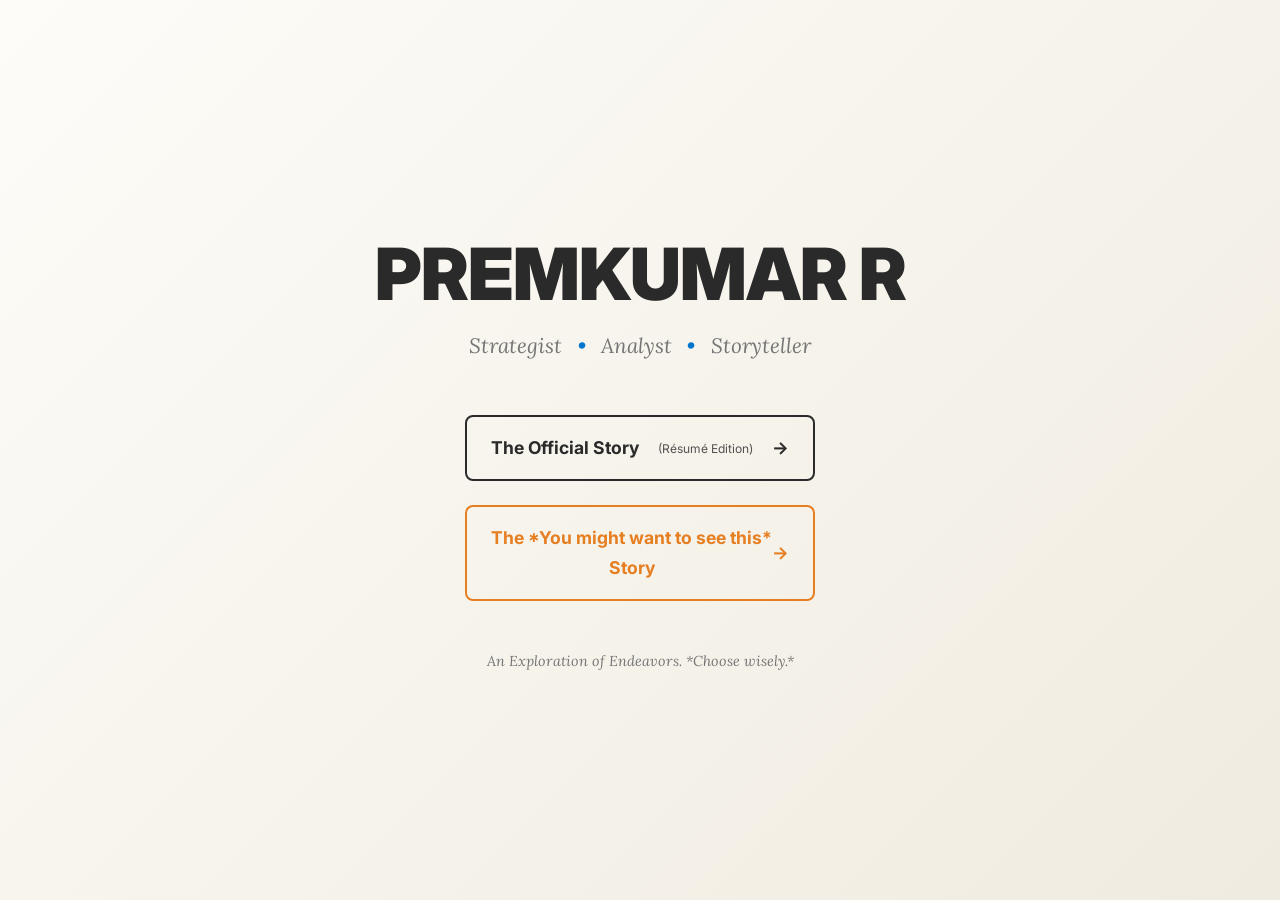
==== index.html @ 9bd18676 "Add files via upload" ====
<!DOCTYPE html>
<html lang="en">
<head>
    <meta charset="UTF-8">
    <meta name="viewport" content="width=device-width, initial-scale=1.0">
    <title>Premkumar R - Portfolio</title>
    <link rel="stylesheet" href="style.css">
    <link rel="preconnect" href="https://fonts.googleapis.com">
    <link rel="preconnect" href="https://fonts.gstatic.com" crossorigin>
    <link href="https://fonts.googleapis.com/css2?family=Inter:wght@400;700;900&family=Lora:ital,wght@0,400;0,700;1,400&family=Roboto+Mono:ital,wght@0,400;0,700;1,400&display=swap" rel="stylesheet">
</head>
<body class="landing-page">
    <div class="landing-container">
        <div class="landing-title-container">
            <h1 class="landing-name">PREMKUMAR R</h1>
            <div class="landing-subtitle">
                <span>Strategist</span>
                <span class="dot">•</span>
                <span>Analyst</span>
                <span class="dot">•</span>
                <span>Storyteller</span>
            </div>
        </div>
        <div class="choice-container">
            <a href="work.html" class="choice-button work-button">
                <span class="button-text">The Official Story</span>
                <span class="button-subtext">(Résumé Edition)</span>
                <span class="button-arrow">→</span>
            </a>
            <a href="work-narrative-cinematic.html" class="choice-button narrative-button">
                <span class="button-text">The *You might want to see this* Story</span>
                <span class="button-subtext"></span>
                <span class="button-arrow">→</span>
            </a>
            
        </div>
        <div class="landing-footer">
            An Exploration of Endeavors. *Choose wisely.*
        </div>
    </div>
</body>
</html>
---- style.css ----
/* --- Universal Resets & Base Styles --- */
*, *::before, *::after {
    box-sizing: border-box;
    margin: 0;
    padding: 0;
}

:root {
    --font-sans: 'Inter', sans-serif;
    --font-serif: 'Lora', serif;

    --color-text: #2a2a2a; /* Dark grey, not pure black */
    --color-bg: #fdfcf8; /* Creamy off-white */
    --color-accent-ncert: #0077cc; /* A nice NCERT-ish blue */
    --color-accent-ncert-dark: #005fa3;
    --color-light-grey: #e0e0e0;
    --color-medium-grey: #757575;
    --color-border: #d1d1d1;

    --shadow-subtle: 0 2px 8px rgba(0,0,0,0.05);
    --shadow-medium: 0 4px 12px rgba(0,0,0,0.1);
}

html {
    scroll-behavior: smooth;
}

body {
    font-family: var(--font-serif);
    color: var(--color-text);
    background-color: var(--color-bg);
    line-height: 1.7;
    font-size: 16px; /* Base font size */
}

a {
    color: var(--color-accent-ncert);
    text-decoration: none;
    transition: color 0.3s ease;
}

a:hover {
    color: var(--color-accent-ncert-dark);
    text-decoration: underline;
}

h1, h2, h3, h4, h5, h6 {
    font-family: var(--font-sans);
    font-weight: 700;
    margin-bottom: 0.5em;
    line-height: 1.3;
}

/* --- Landing Page Styles (`index.html`) --- */
.landing-page {
    display: flex;
    flex-direction: column;
    justify-content: center;
    align-items: center;
    min-height: 100vh;
    text-align: center;
    padding: 20px;
    background: linear-gradient(135deg, var(--color-bg) 0%, #f0ebe0 100%);
}

.landing-container {
    max-width: 600px;
}

.landing-name {
    font-family: var(--font-sans);
    font-weight: 900;
    font-size: clamp(2.5rem, 8vw, 4.5rem);
    color: var(--color-text);
    margin-bottom: 0.1em;
    letter-spacing: -1px;
}

.landing-subtitle {
    font-family: var(--font-serif);
    font-style: italic;
    font-size: clamp(1rem, 3vw, 1.3rem);
    color: var(--color-medium-grey);
    margin-bottom: 2.5em;
}

.landing-subtitle .dot {
    color: var(--color-accent-ncert);
    font-weight: 700;
    margin: 0 0.5em;
}

.choice-container {
    display: flex;
    flex-direction: column;
    gap: 1.5rem;
    width: 100%;
    max-width: 350px;
    margin: 0 auto 3em;
}

.choice-button {
    display: flex;
    justify-content: space-between;
    align-items: center;
    padding: 1rem 1.5rem;
    font-family: var(--font-sans);
    font-size: 1.1rem;
    font-weight: 700;
    text-decoration: none;
    border: 2px solid var(--color-text);
    color: var(--color-text);
    border-radius: 8px;
    transition: all 0.3s ease;
    transform: translateY(0);
}

.choice-button:hover {
    background-color: var(--color-text);
    color: var(--color-bg);
    text-decoration: none;
    transform: translateY(-3px);
    box-shadow: var(--shadow-medium);
}

.choice-button .button-arrow {
    transition: transform 0.3s ease;
}

.choice-button:hover .button-arrow {
    transform: translateX(5px);
}

.work-button:hover {
    background-color: var(--color-accent-ncert);
    border-color: var(--color-accent-ncert);
    color: white;
}

.landing-footer {
    font-family: var(--font-serif);
    font-style: italic;
    color: var(--color-medium-grey);
    font-size: 0.9rem;
    margin-top: 3em;
}


/* --- Work Profile Page Styles (`work.html`) --- */

/* Header */
.main-header {
    background-color: rgba(253, 252, 248, 0.85); /* Slightly transparent bg */
    backdrop-filter: blur(10px);
    -webkit-backdrop-filter: blur(10px);
    padding: 1rem 2rem;
    border-bottom: 1px solid var(--color-border);
    position: sticky;
    top: 0;
    z-index: 100;
    box-shadow: var(--shadow-subtle);
}

.header-content {
    max-width: 1100px;
    margin: 0 auto;
    display: flex;
    justify-content: space-between;
    align-items: center;
}

.name-title h1 {
    font-family: var(--font-sans);
    font-size: 1.8rem;
    font-weight: 900;
    color: var(--color-text);
    margin-bottom: 0;
    letter-spacing: -0.5px;
}

.tagline {
    font-family: var(--font-serif);
    font-size: 0.9rem;
    color: var(--color-medium-grey);
    margin-top: 0.1em;
}

.contents-button {
    background-color: transparent;
    color: var(--color-accent-ncert);
    border: 2px solid var(--color-accent-ncert);
    padding: 0.6em 1em;
    font-family: var(--font-sans);
    font-weight: 700;
    font-size: 0.9rem;
    cursor: pointer;
    border-radius: 6px;
    display: flex;
    align-items: center;
    gap: 0.5em;
    transition: all 0.3s ease;
}

.contents-button:hover {
    background-color: var(--color-accent-ncert);
    color: white;
    border-color: var(--color-accent-ncert);
}

.burger-icon {
    display: flex;
    flex-direction: column;
    gap: 4px;
}
.burger-icon span {
    display: block;
    width: 18px;
    height: 2px;
    background-color: currentColor;
    border-radius: 1px;
    transition: background-color 0.3s ease;
}


/* Contents Overlay */
.contents-overlay {
    position: fixed;
    top: 0;
    left: 0;
    width: 100%;
    height: 100%;
    background-color: rgba(30, 30, 30, 0.97); /* Dark, slightly transparent */
    color: var(--color-bg);
    z-index: 1000;
    display: flex;
    flex-direction: column;
    justify-content: center;
    align-items: center;
    padding: 2rem;
    opacity: 0;
    visibility: hidden;
    transition: opacity 0.4s ease, visibility 0.4s ease;
    overflow-y: auto;
}

.contents-overlay.active {
    opacity: 1;
    visibility: visible;
}

.close-contents-button {
    position: absolute;
    top: 2rem;
    right: 2rem;
    background: transparent;
    border: 1px solid var(--color-bg);
    color: var(--color-bg);
    font-size: 1rem;
    padding: 0.5em 1em;
    cursor: pointer;
    border-radius: 4px;
    font-family: var(--font-sans);
    transition: all 0.3s ease;
}
.close-contents-button:hover {
    background-color: var(--color-bg);
    color: var(--color-text);
}

.contents-nav {
    display: flex;
    gap: 3rem; /* Gap between columns */
    text-align: left;
    max-width: 800px; /* Control width of the nav area */
    width: 100%;
}

.contents-column {
    flex: 1;
}

.contents-nav h2 {
    font-family: var(--font-sans);
    font-weight: 700;
    font-size: 1.5rem;
    color: var(--color-accent-ncert); /* Blue for index title */
    margin-bottom: 1.5rem;
    padding-bottom: 0.5rem;
    border-bottom: 1px solid rgba(255,255,255,0.2);
}
.contents-nav .contents-column:nth-child(2) h2 { /* Hide second H2 if it's empty */
    visibility: hidden; /* Placeholder for alignment */
}


.contents-nav ul {
    list-style: none;
}

.contents-nav li {
    margin-bottom: 1rem;
}

.contents-nav .contents-link {
    font-family: var(--font-serif);
    font-size: 1.2rem; /* Larger links */
    color: var(--color-light-grey);
    text-decoration: none;
    transition: color 0.3s ease, padding-left 0.3s ease;
    display: block;
}

.contents-nav .contents-link:hover {
    color: white;
    padding-left: 10px;
    text-decoration: none;
}
.contents-nav .contents-link::before {
    content: ''; /* Could add custom bullets or markers here */
    margin-right: 0.5em;
}

.overlay-footer-text {
    position: absolute;
    bottom: 2rem;
    font-family: var(--font-serif);
    font-style: italic;
    font-size: 0.9rem;
    color: var(--color-medium-grey);
}


/* Main Content Area */
.content-area {
    max-width: 800px; /* NCERT-like column width */
    margin: 3rem auto;
    padding: 0 2rem;
}

.content-section {
    margin-bottom: 4rem;
    padding-top: 2rem; /* For anchor scrolling offset */
    border-bottom: 1px dashed var(--color-border);
    padding-bottom: 2rem;
}
.content-section:last-child {
    border-bottom: none;
}


.section-title {
    font-family: var(--font-sans);
    font-size: 2rem; /* NCERT Chapter Title Style */
    font-weight: 900;
    color: var(--color-text);
    margin-bottom: 1.5rem;
    display: flex;
    align-items: baseline;
    letter-spacing: -0.5px;
}

.section-title .section-number {
    font-size: 1.1rem;
    font-weight: 700;
    color: var(--color-accent-ncert);
    margin-right: 0.75rem;
    align-self: center;
    padding: 0.2em 0.5em;
    background-color: rgba(0, 119, 204, 0.08);
    border-radius: 4px;
}

.section-content p, .section-content ul {
    font-size: 1rem;
    margin-bottom: 1em;
    color: #333; /* Slightly darker than default text for body */
}

.section-content ul {
    list-style-position: outside;
    padding-left: 1.5em;
}
.section-content ul li {
    margin-bottom: 0.5em;
}
.section-content ul ul { /* Nested lists */
    margin-top: 0.5em;
    margin-bottom: 0.5em;
    padding-left: 1.2em;
}

.job-entry, .education-entry {
    margin-bottom: 2rem;
}
.job-entry:last-child, .education-entry:last-child {
    margin-bottom: 0;
}

.job-entry h3, .education-entry h3 {
    font-family: var(--font-sans);
    font-size: 1.3rem;
    font-weight: 700;
    color: var(--color-text);
    margin-bottom: 0.2em;
}

.job-meta {
    font-family: var(--font-serif);
    font-style: italic;
    font-size: 0.9rem;
    color: var(--color-medium-grey);
    margin-bottom: 0.75em;
}

.skill-columns {
    display: grid;
    grid-template-columns: repeat(auto-fit, minmax(250px, 1fr));
    gap: 2rem;
}
.skill-columns h4 {
    font-family: var(--font-sans);
    font-weight: 700;
    color: var(--color-accent-ncert);
    font-size: 1.1rem;
    margin-bottom: 0.5em;
}

/* Footer Credit */
.main-footer-credit {
    text-align: center;
    padding: 2rem;
    font-size: 0.85rem;
    color: var(--color-medium-grey);
    border-top: 1px solid var(--color-border);
    margin-top: 2rem;
}


/* --- Responsive Adjustments --- */
@media (max-width: 768px) {
    .name-title h1 {
        font-size: 1.5rem;
    }
    .tagline {
        font-size: 0.8rem;
    }
    .contents-button {
        padding: 0.5em 0.8em;
        font-size: 0.8rem;
    }
    .burger-icon { display: block; } /* Ensure burger is visible if text is hidden */
    .contents-button span:first-child { /* Hide "CONTENTS" text on small screens */
        display: none;
    }


    .content-area {
        padding: 0 1rem;
        margin-top: 2rem;
    }
    .section-title {
        font-size: 1.7rem;
    }
    .section-title .section-number {
        font-size: 1rem;
    }

    .contents-nav {
        flex-direction: column;
        gap: 1.5rem;
        align-items: center;
        text-align: center;
    }
    .contents-nav .contents-column:nth-child(2) h2 {
        display: none; /* Hide second h2 on mobile if it's just for spacing */
    }
    .contents-nav .contents-link {
        font-size: 1.3rem;
    }
    .close-contents-button {
        top: 1rem;
        right: 1rem;
    }
}

@media (max-width: 480px) {
    .landing-name {
        font-size: 2rem;
    }
    .landing-subtitle {
        font-size: 0.9rem;
    }
    .choice-button {
        font-size: 1rem;
        padding: 0.8rem 1.2rem;
    }

    .main-header {
        padding: 0.75rem 1rem;
    }

    .name-title h1 {
        font-size: 1.3rem;
    }
}
/* ... (Keep all previous styles) ... */

/* --- Narrative Page Specific Styles (`work-narrative.html`) --- */
body.narrative-page {
    --font-mono: 'Roboto Mono', monospace; /* Adding a mono font for effect */
    background-color: #f7f7f7; /* Slightly different background for this page */
    color: #333;
}

.narrative-header.main-header {
    background-color: rgba(247, 247, 247, 0.9); /* Match narrative page bg */
    border-bottom: 1px solid #ddd;
}

.narrative-header .name-title h1 {
    font-size: 1.7rem; /* Slightly smaller for a more article-like header */
}
.narrative-header .tagline {
    font-family: var(--font-serif);
    font-style: italic;
    color: var(--color-medium-grey);
}

.narrative-content-area {
    max-width: 720px; /* A bit narrower for comfortable reading of "articles" */
    margin: 2rem auto 4rem; /* More top margin */
    padding: 0 1rem;
}

.narrative-post {
    background-color: var(--color-bg); /* Use the creamier bg for post cards */
    padding: 2rem 2.5rem;
    margin-bottom: 3rem;
    border-radius: 8px;
    box-shadow: 0 5px 15px rgba(0,0,0,0.07);
    border: 1px solid var(--color-border);
}

.post-header {
    margin-bottom: 1.5rem;
    padding-bottom: 1rem;
    border-bottom: 2px solid var(--color-accent-ncert); /* Stronger accent for post titles */
}

.post-title {
    font-family: var(--font-sans);
    font-size: clamp(1.6rem, 5vw, 2.2rem);
    font-weight: 900;
    color: #2c3e50; /* A deeper blue-grey */
    margin-bottom: 0.25rem;
    line-height: 1.2;
}

.post-meta {
    font-family: var(--font-serif);
    font-style: italic;
    font-size: 0.95rem;
    color: var(--color-medium-grey);
}

.post-body p, .post-body ul, .post-body ol {
    font-family: var(--font-serif);
    font-size: 1.05rem; /* Slightly larger body text for readability */
    line-height: 1.8;
    margin-bottom: 1.25em;
    color: #34495e; /* Another shade of blue-grey for text */
}

.post-body ul, .post-body ol {
    padding-left: 2em;
}
.post-body ul li, .post-body ol li {
    margin-bottom: 0.6em;
}

.post-body strong { /* Consistent strong styling */
    font-weight: 700;
    color: var(--color-text);
}
.post-body em { /* Consistent emphasis styling */
    font-style: italic;
    color: #555;
}

.post-body blockquote {
    font-family: var(--font-serif);
    font-style: italic;
    padding-left: 1.5rem;
    border-left: 3px solid var(--color-accent-ncert);
    margin: 1.5rem 0;
    color: #555;
    font-size: 1.1rem;
}

.contact-links-narrative {
    list-style: none;
    padding-left: 0;
}
.contact-links-narrative li {
    margin-bottom: 0.75rem;
    font-family: var(--font-mono); /* Quirky touch for contact links */
    font-size: 1rem;
}
.contact-links-narrative strong {
    font-family: var(--font-sans); /* Keep label standard */
    font-weight: 700;
}

.narrative-footer.main-footer-credit {
    background-color: #e9e9e9; /* Different footer bg */
    color: #555;
    border-top: 1px solid #ccc;
}
.narrative-footer.main-footer-credit p {
    font-style: italic;
}

/* Quirky additions */
.post-body p code, .post-body li code {
    font-family: var(--font-mono);
    background-color: #e8e8e8;
    padding: 0.2em 0.4em;
    border-radius: 3px;
    font-size: 0.9em;
    color: #c7254e; /* A typical code color */
}

.post-body .emoji { /* If you want to style emojis specifically */
    font-size: 1.2em;
    vertical-align: middle;
}


/* Specific button styling for the landing page for narrative button */
.choice-button.narrative-button {
    border-color: #e67e22; /* A distinct orange */
    color: #e67e22;
}
.choice-button.narrative-button:hover {
    background-color: #e67e22;
    border-color: #e67e22;
    color: white;
}
.choice-button .button-subtext {
    display: block;
    font-size: 0.75rem;
    font-weight: 400;
    opacity: 0.8;
    margin-top: 0.2em;
}


/* Adjust CONTENTS overlay for narrative page if needed */
.narrative-page .contents-overlay .contents-nav h2 {
    color: #e67e22; /* Match narrative accent */
}

@media (max-width: 768px) {
    .narrative-content-area {
        margin-top: 1.5rem;
    }
    .narrative-post {
        padding: 1.5rem;
    }
    .post-title {
        font-size: 1.7rem;
    }
    .post-body p, .post-body ul, .post-body ol {
        font-size: 1rem;
    }
}
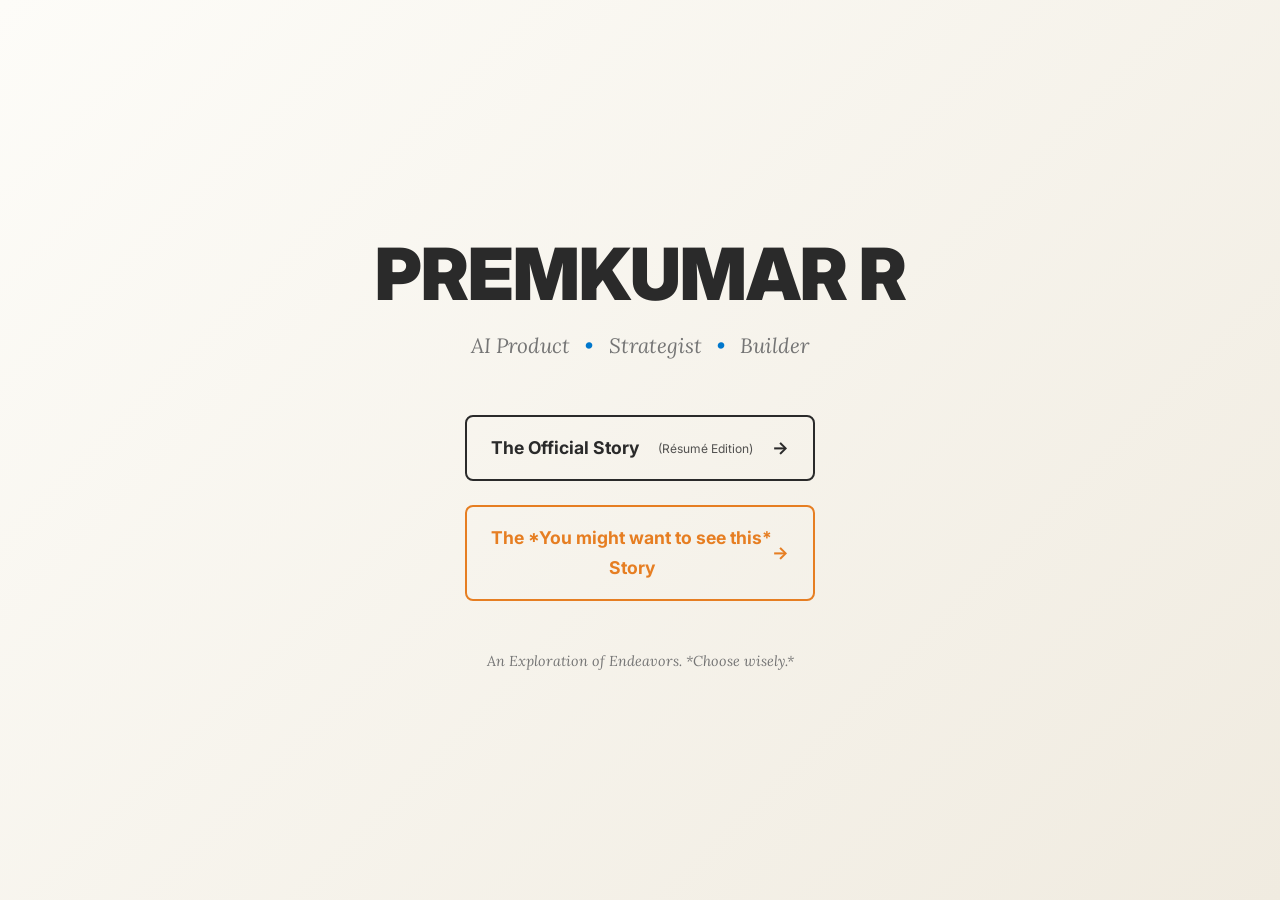
==== commit c3ce2ee7: "Update portfolio with Oct 2026 CV: AI CoE role, builds, awards Co-Authored-By: Claude Opus 5.5 <nore" ====
--- a/index.html
+++ b/index.html
@@ -14,11 +14,11 @@
         <div class="landing-title-container">
             <h1 class="landing-name">PREMKUMAR R</h1>
             <div class="landing-subtitle">
+                <span>AI Product</span>
+                <span class="dot">•</span>
                 <span>Strategist</span>
                 <span class="dot">•</span>
-                <span>Analyst</span>
-                <span class="dot">•</span>
-                <span>Storyteller</span>
+                <span>Builder</span>
             </div>
         </div>
         <div class="choice-container">
@@ -39,4 +39,4 @@
         </div>
     </div>
 </body>
-</html>+</html>
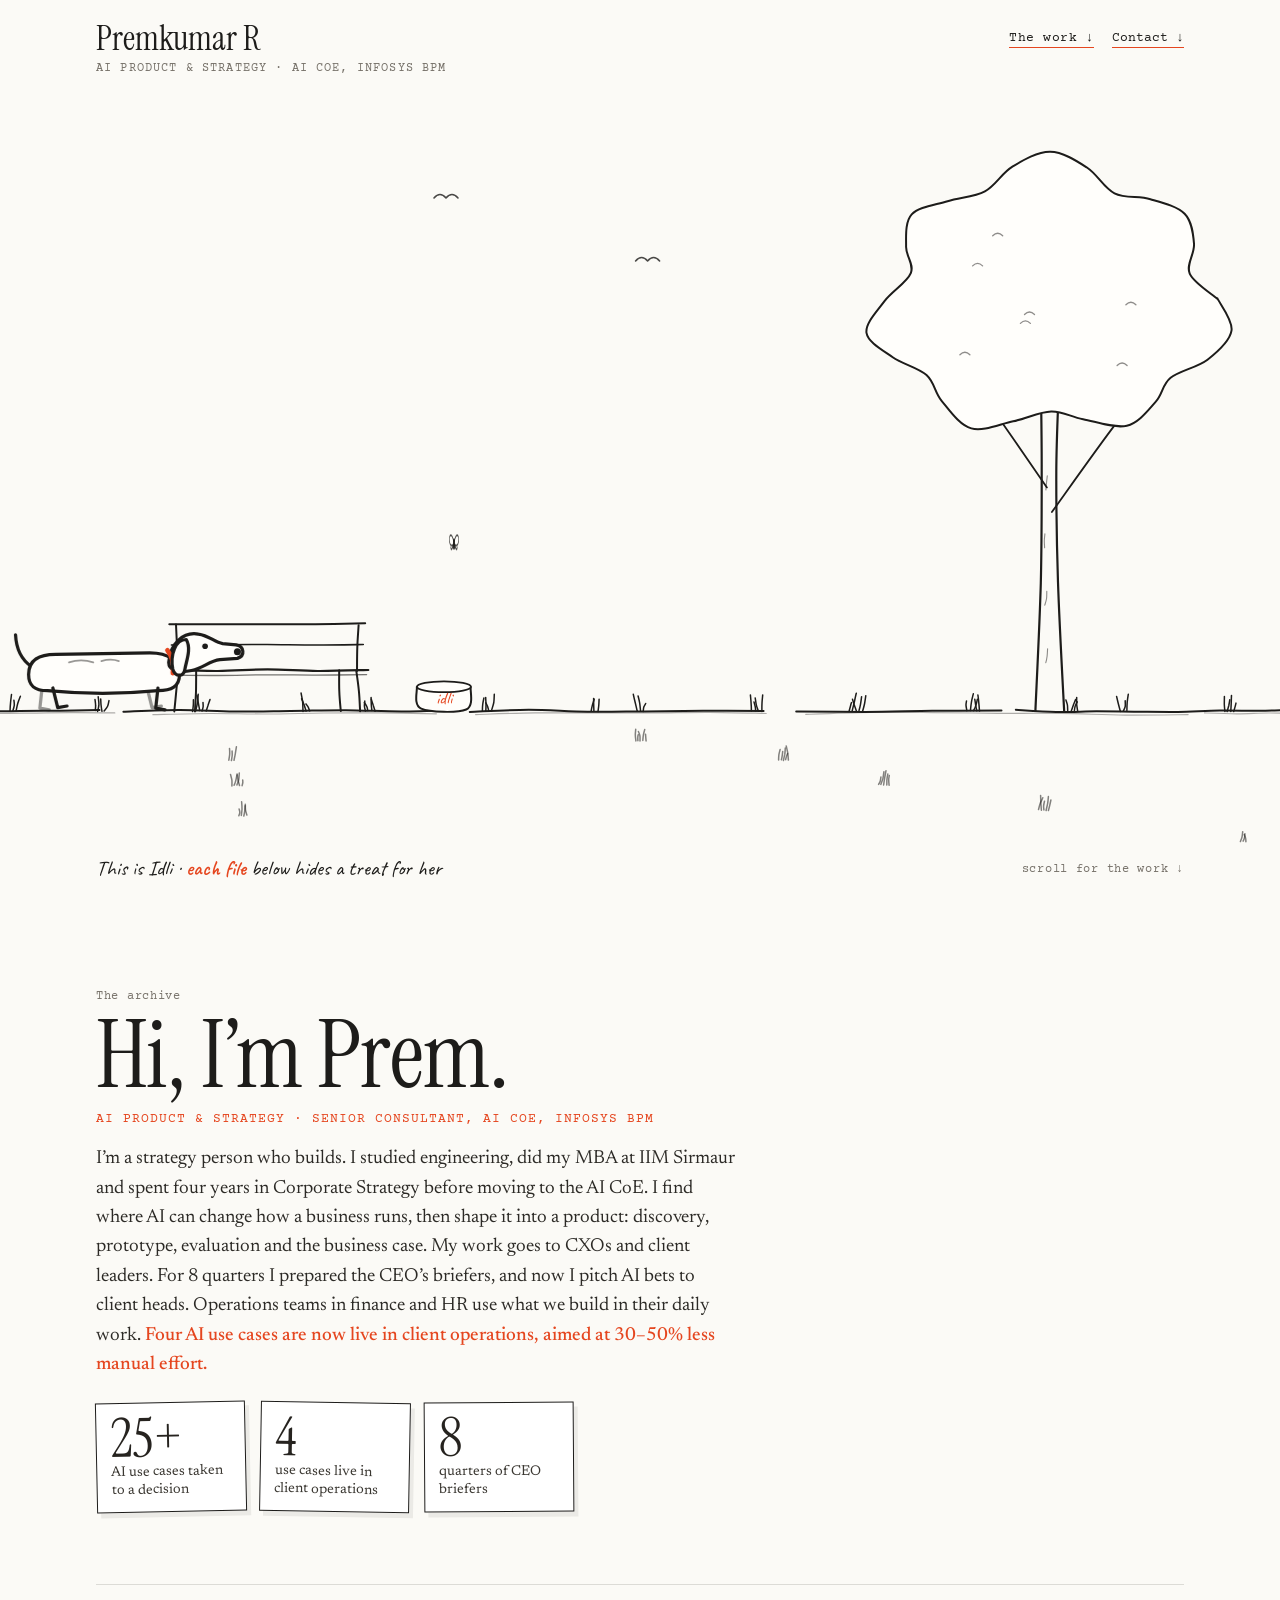
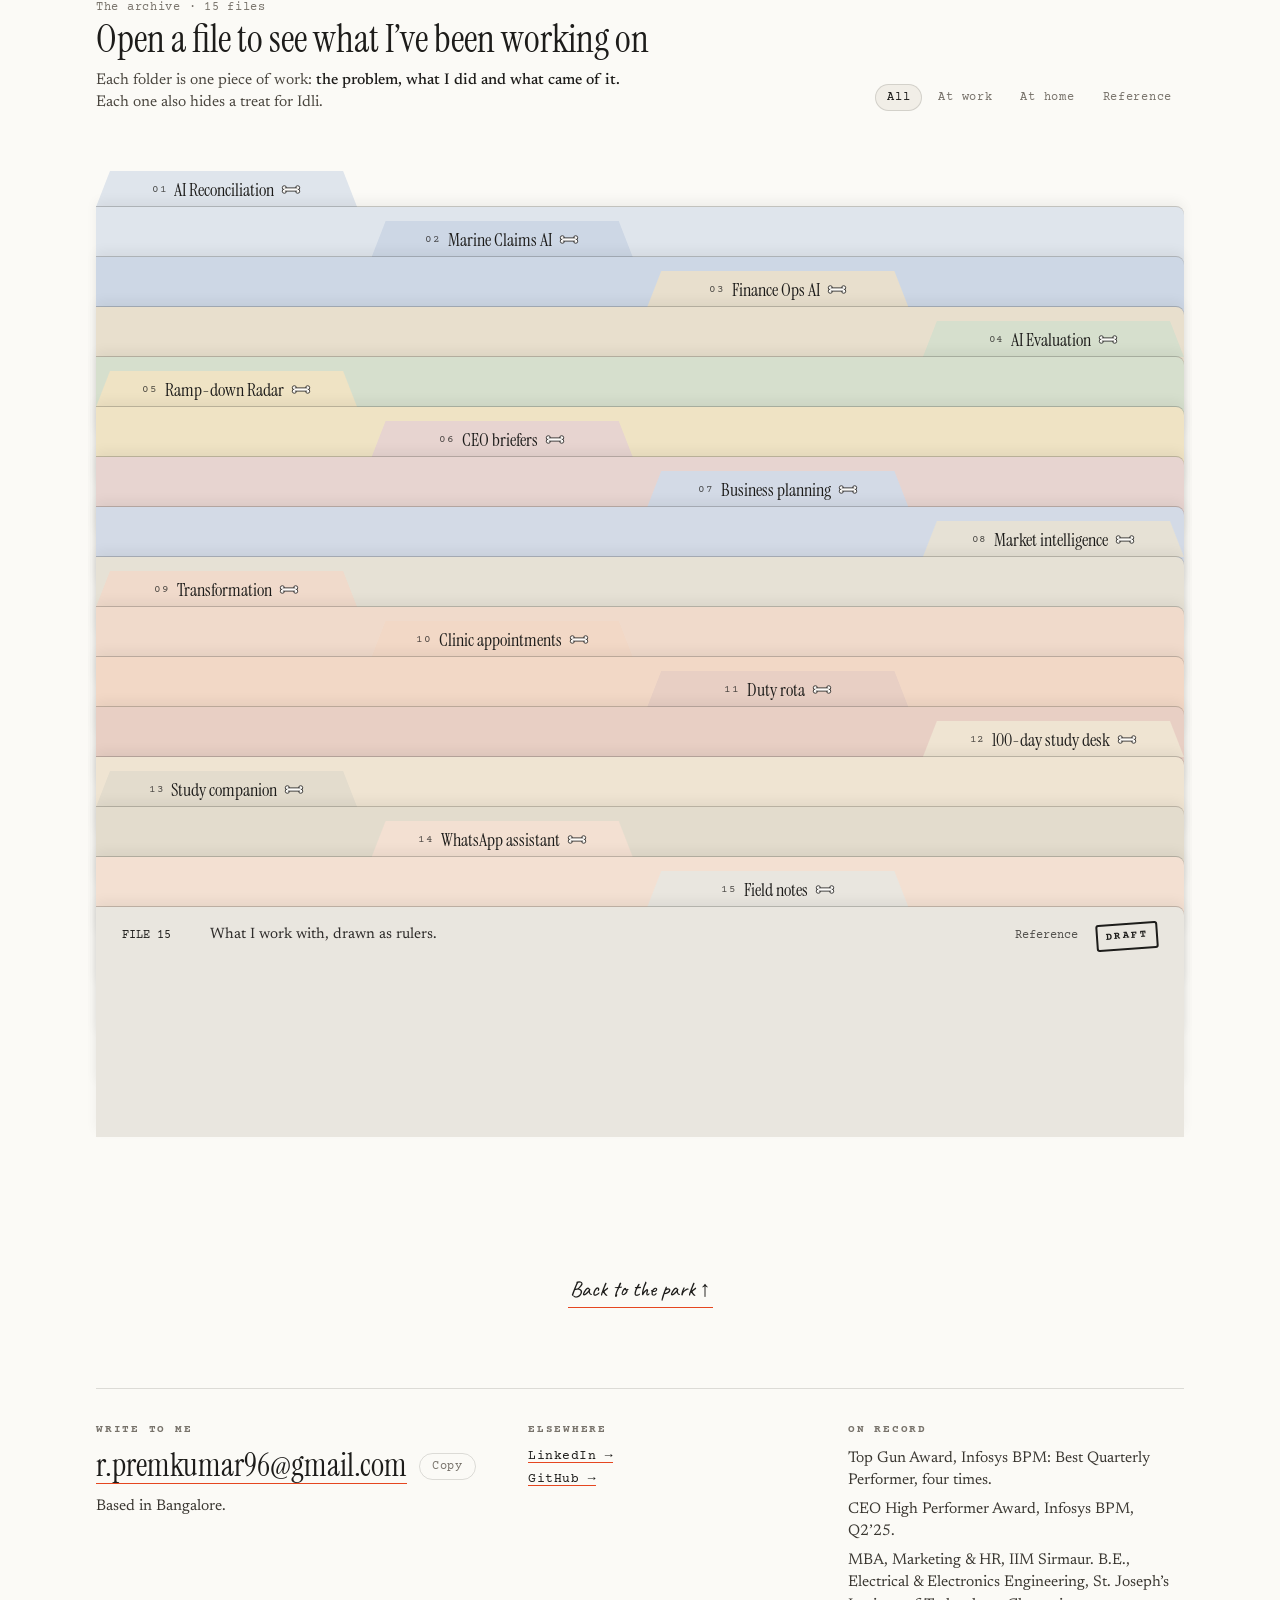
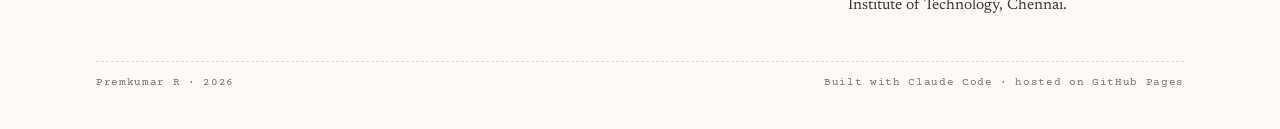
==== commit 64819897: "Make the park and archive the main portfolio page; old pages redirect to it Co-Authored-By: Claude O" ====
--- a/index.html
+++ b/index.html
@@ -1,42 +1,929 @@
-<!DOCTYPE html>
-<html lang="en">
-<head>
-    <meta charset="UTF-8">
-    <meta name="viewport" content="width=device-width, initial-scale=1.0">
-    <title>Premkumar R - Portfolio</title>
-    <link rel="stylesheet" href="style.css">
-    <link rel="preconnect" href="https://fonts.googleapis.com">
-    <link rel="preconnect" href="https://fonts.gstatic.com" crossorigin>
-    <link href="https://fonts.googleapis.com/css2?family=Inter:wght@400;700;900&family=Lora:ital,wght@0,400;0,700;1,400&family=Roboto+Mono:ital,wght@0,400;0,700;1,400&display=swap" rel="stylesheet">
-</head>
-<body class="landing-page">
-    <div class="landing-container">
-        <div class="landing-title-container">
-            <h1 class="landing-name">PREMKUMAR R</h1>
-            <div class="landing-subtitle">
-                <span>AI Product</span>
-                <span class="dot">•</span>
-                <span>Strategist</span>
-                <span class="dot">•</span>
-                <span>Builder</span>
-            </div>
-        </div>
-        <div class="choice-container">
-            <a href="work.html" class="choice-button work-button">
-                <span class="button-text">The Official Story</span>
-                <span class="button-subtext">(Résumé Edition)</span>
-                <span class="button-arrow">→</span>
-            </a>
-            <a href="work-narrative-cinematic.html" class="choice-button narrative-button">
-                <span class="button-text">The *You might want to see this* Story</span>
-                <span class="button-subtext"></span>
-                <span class="button-arrow">→</span>
-            </a>
-            
-        </div>
-        <div class="landing-footer">
-            An Exploration of Endeavors. *Choose wisely.*
-        </div>
-    </div>
-</body>
-</html>+<!doctype html>
+<html lang="en">
+<head>
+<meta charset="utf-8">
+<meta name="viewport" content="width=device-width, initial-scale=1, viewport-fit=cover">
+<title>Premkumar's Files</title>
+<meta name="claude:viewport-fit-sides" content="cover">
+<meta name="description" content="Premkumar R — AI Product & Strategy. Senior Consultant, AI CoE at Infosys BPM. An archive of the AI products, agents, prototypes and side builds he has made, one file each.">
+<meta property="og:type" content="website">
+<meta property="og:title" content="Premkumar R — the files">
+<meta property="og:description" content="AI products, agents and strategy at work, and small apps built at home. One file per project.">
+<meta property="og:url" content="https://rpremkumar56.github.io/portfolio/">
+<meta name="twitter:card" content="summary">
+<link rel="preconnect" href="https://fonts.googleapis.com">
+<link rel="preconnect" href="https://fonts.gstatic.com" crossorigin>
+<link rel="stylesheet" href="https://fonts.googleapis.com/css2?family=Caveat:wght@400;600;700&family=Courier+Prime:wght@400;700&family=Instrument+Serif:ital@0;1&family=Newsreader:ital,opsz,wght@0,6..72,400;0,6..72,500;1,6..72,400&display=swap">
+<style>
+/* Layout: a dark archive room. Coloured folders stack like a drawer, tabs staggered; one opens into a paper file with clipped attachments and side tabs. */
+:root{
+  color-scheme: light;
+  --bg:#fbfaf6; --bg-2:#f1eee7; --line:rgba(29,28,26,.14);
+  --ink-on-dark:#1d1c1a; --muted:#77726a;
+  --paper:#fbf8f1; --paper-2:#ffffff; --graphite:#2f2d29; --graphite-soft:#77726a;
+  --ink:#1d1c1a; --accent:#e5461f; --terra:#e5461f; --receipt:#e5461f;
+  --wood:#a87e52; --wood-dark:#845f38;
+  --hl:rgba(255,221,84,.62);
+  --display:"Instrument Serif","Times New Roman",serif;
+  --body:"Newsreader",Georgia,"Times New Roman",serif;
+  --hand:"Caveat","Segoe Print","Comic Sans MS",cursive;
+  --type:"Courier Prime","Courier New",monospace;
+}
+*{box-sizing:border-box}
+html{min-height:100%}
+body{margin:0;min-height:100%;background:var(--bg);color:var(--ink-on-dark);font-family:var(--body);-webkit-font-smoothing:antialiased}
+body.viewing{overflow:hidden}
+[hidden]{display:none!important}
+button{font:inherit;color:inherit}
+:focus-visible{outline:2px solid var(--accent);outline-offset:3px}
+a{color:inherit}
+
+/* ---------- top ---------- */
+.room{max-width:1120px;margin:0 auto;padding-top:calc(18px + env(safe-area-inset-top,0px));padding-bottom:calc(40px + env(safe-area-inset-bottom,0px));
+  padding-left:max(16px,env(safe-area-inset-left,0px));padding-right:max(16px,env(safe-area-inset-right,0px))}
+.chips{display:flex;gap:4px;flex-wrap:wrap;min-width:0}
+.chip{background:none;border:1px solid transparent;border-radius:999px;padding:6px 11px;cursor:pointer;color:var(--muted);font-family:var(--type);font-size:12px;letter-spacing:.06em}
+.chip:hover{color:var(--ink-on-dark)}
+.chip[aria-pressed="true"]{border-color:var(--line);color:var(--ink-on-dark);background:var(--bg-2)}
+.resume{color:var(--ink-on-dark);text-decoration:none;border-bottom:1px solid var(--muted);padding-bottom:1px}
+.crumb{font-family:var(--type);font-size:12px;letter-spacing:.06em;color:var(--muted)}
+.bio{margin:20px 0 0;max-width:64ch;font-size:clamp(16.5px,1.6vw,19px);line-height:1.55;color:#2c2a26;text-wrap:pretty}
+.bio b{font-weight:500;color:var(--receipt)}
+.proof{display:flex;gap:14px;flex-wrap:wrap;margin-top:22px}
+.pf{background:var(--paper-2);color:#26231f;padding:10px 14px 12px;min-width:112px;border:1.4px solid var(--ink);box-shadow:4px 5px 0 rgba(29,28,26,.07);transform:rotate(-1.2deg)}
+.pf:nth-child(2){transform:rotate(1deg)}
+.pf:nth-child(3){transform:rotate(-.4deg)}
+.pf-num{display:block;font-family:var(--display);font-size:clamp(40px,4.6vw,54px);line-height:.95}
+.pf-lbl{display:block;font-size:14px;line-height:1.25;color:#3a3731;max-width:15ch}
+.drawer-head{display:flex;align-items:baseline;justify-content:space-between;gap:8px 20px;flex-wrap:wrap;margin-top:72px;border-top:1px solid var(--line);padding-top:16px}
+.drawer-head h2{font-family:var(--display);font-weight:400;font-size:clamp(28px,3.4vw,38px);margin:0}
+.drawer-line{margin:6px 0 0;max-width:60ch;font-size:15.5px;line-height:1.45;color:#4a463f}
+.drawer-line b{font-weight:500;color:var(--ink-on-dark)}
+
+/* ---------- Idli's rack ---------- */
+.tab .tb{width:20px;height:9px;flex:none;opacity:.95}
+.treat{position:absolute;top:-46px;right:56px;z-index:2;display:flex;align-items:center;gap:10px;background:var(--paper-2);color:var(--graphite);border:1.4px solid var(--ink);cursor:pointer;
+  padding:8px 14px 8px 10px;font-family:var(--hand);font-size:19px;line-height:1;box-shadow:0 6px 14px -6px rgba(0,0,0,.5);transform:rotate(-2deg);transition:transform .2s}
+.treat:hover{transform:rotate(-2deg) translateY(-3px)}
+.treat img{width:36px;height:16px}
+.treat.got{cursor:default;opacity:.6;transform:rotate(-2deg)}
+.treatfly{position:fixed;z-index:9;width:36px;height:16px;pointer-events:none}
+.tbub{position:absolute;bottom:34px;left:50%;transform:translateX(-50%) rotate(-2deg);font-family:var(--hand);font-size:18px;color:var(--receipt);white-space:nowrap;opacity:0;transition:opacity .3s}
+.tbub.show{opacity:1}
+
+/* ---------- the drawer of folders ---------- */
+.drawer{position:relative;isolation:isolate;z-index:0;margin-top:56px;--step:50px;--tabh:36px;--peek:104px;--bh:230px}
+.folder{position:absolute;left:0;right:0;top:0;height:var(--bh);transform:translateY(calc(var(--y,0)*1px));transition:transform .42s cubic-bezier(.2,.75,.2,1),opacity .3s}
+.folder .fb{position:absolute;inset:0;background:var(--c);border-radius:0 8px 0 0;box-shadow:0 -1px 0 rgba(29,28,26,.22),0 -6px 12px rgba(29,28,26,.05);overflow:hidden}
+.folder .tab{position:absolute;bottom:100%;left:var(--tx);width:var(--tw);height:var(--tabh);background:var(--c);color:var(--fg);border:0;cursor:pointer;
+  clip-path:polygon(14px 0,calc(100% - 14px) 0,100% 100%,0 100%);display:flex;align-items:center;justify-content:center;gap:7px;padding:2px 17px 0;
+  font-family:var(--display);font-size:18px;white-space:nowrap;overflow:hidden}
+.tab .fno{font-family:var(--type);font-size:10.5px;letter-spacing:.08em;opacity:.75;flex:none}
+.tab .tl{overflow:hidden;text-overflow:ellipsis;min-width:0}
+.folder.peek .meta,.folder.front .meta{opacity:1}
+.meta{opacity:0;transition:opacity .25s;display:grid;grid-template-columns:70px minmax(0,1fr) auto auto;align-items:baseline;gap:18px;padding:16px 26px;color:var(--fg);font-family:var(--type);font-size:12px;line-height:1.45}
+.meta .one{font-family:var(--body);font-size:15px;opacity:.92}
+.meta .when{opacity:.75;white-space:nowrap}
+.meta .open{font-family:var(--hand);font-size:19px;white-space:nowrap}
+.folder .stamp{color:var(--fg);border-color:currentColor}
+.drawer.filtered .folder.out{opacity:0;pointer-events:none}
+.site-foot{margin-top:80px;border-top:1px solid var(--line);padding-top:34px;display:grid;grid-template-columns:minmax(0,1.4fr) minmax(0,1fr) minmax(0,1.2fr);gap:28px 40px}
+.site-foot h2{font-family:var(--type);font-weight:700;font-size:11px;letter-spacing:.16em;text-transform:uppercase;color:var(--muted);margin:0 0 12px}
+.site-foot p{margin:0 0 6px;font-size:15.5px;line-height:1.45;color:#3a3731}
+.site-foot a{color:var(--ink-on-dark);text-decoration-color:var(--receipt);text-underline-offset:3px}
+.mail{display:flex;align-items:center;gap:12px;flex-wrap:wrap}
+.mail a{font-family:var(--display);font-size:clamp(24px,2.8vw,32px);line-height:1.1;text-decoration:none;border-bottom:1.5px solid var(--receipt);word-break:break-all}
+.copy{background:none;border:1px solid var(--line);border-radius:999px;color:var(--muted);font-family:var(--type);font-size:11.5px;letter-spacing:.06em;padding:6px 12px;cursor:pointer}
+.copy:hover{color:var(--ink-on-dark)}
+.links{display:grid;gap:8px;font-family:var(--type);font-size:13px;letter-spacing:.04em}
+.foot-line{grid-column:1/-1;margin-top:10px;padding-top:14px;border-top:1px dashed var(--line);font-family:var(--type);font-size:11px;letter-spacing:.06em;color:var(--muted);display:flex;justify-content:space-between;gap:10px;flex-wrap:wrap}
+
+/* ---------- the park ---------- */
+.park{position:relative;height:100vh;height:100svh;min-height:540px;max-height:1060px;overflow:hidden;background:var(--bg)}
+.scene{position:absolute;inset:0;width:100%;height:100%;display:block;pointer-events:none}
+.bar{position:absolute;left:0;right:0;z-index:3;max-width:1120px;margin:0 auto;display:flex;justify-content:space-between;align-items:flex-start;gap:12px 24px;flex-wrap:wrap;
+  padding-left:max(16px,env(safe-area-inset-left,0px));padding-right:max(16px,env(safe-area-inset-right,0px))}
+.bar.top{top:0;padding-top:calc(22px + env(safe-area-inset-top,0px))}
+.bar.bot{bottom:0;padding-bottom:calc(20px + env(safe-area-inset-bottom,0px));align-items:flex-end}
+.pname{font-family:var(--display);font-size:clamp(26px,2.7vw,34px);line-height:1;margin:0;font-weight:400}
+.prole{margin:6px 0 0;font-family:var(--type);font-size:11.5px;letter-spacing:.1em;text-transform:uppercase;color:var(--muted)}
+.plinks{display:flex;gap:18px;font-family:var(--type);font-size:13px;letter-spacing:.04em;padding-top:6px}
+.plinks a,.plinks button{color:var(--ink);text-decoration:none;background:none;border:0;padding:2px 0;cursor:pointer;border-bottom:1.5px solid var(--accent);font:inherit}
+.treatline{margin:0;font-family:var(--hand);font-size:21px;line-height:1.15;color:var(--ink)}
+.treatline b{font-weight:600;color:var(--accent)}
+.scrollcue{font-family:var(--type);font-size:12px;letter-spacing:.06em;color:var(--muted);background:none;border:0;cursor:pointer;padding:4px 0}
+.pdog{position:absolute;left:0;top:0;z-index:2;border:0;background:none;padding:0;margin:0;cursor:pointer;will-change:transform;touch-action:manipulation;-webkit-tap-highlight-color:transparent}
+.pdog svg{display:block;overflow:visible;transform-origin:43.16% 100%}
+.pdog:focus-visible{outline-offset:6px;border-radius:12px}
+.bfly{position:absolute;left:0;top:0;z-index:2;width:30px;height:24px;pointer-events:none;will-change:transform}
+.pheart{position:absolute;z-index:3;width:22px;height:20px;pointer-events:none;animation:floatup 1.4s ease-out forwards}
+@keyframes floatup{from{transform:translate(-50%,0) scale(.7);opacity:1}to{transform:translate(-50%,-80px) scale(1.15);opacity:0}}
+.qmark{position:absolute;z-index:3;font-family:var(--hand);font-weight:700;font-size:38px;line-height:1;color:var(--accent);pointer-events:none;animation:qpop .3s ease-out}
+@keyframes qpop{from{transform:translateY(8px) scale(.6);opacity:0}to{transform:none;opacity:1}}
+.oops{position:absolute;z-index:4;left:50%;top:clamp(104px,21%,230px);width:min(470px,calc(100% - 32px));background:#fffefb;border:1.6px solid var(--ink);
+  border-radius:4px 7px 5px 6px;padding:22px 24px 20px;box-shadow:7px 8px 0 rgba(29,28,26,.07);transform:translateX(-50%) rotate(-1.2deg)}
+.oops.in{animation:pop .5s cubic-bezier(.2,.9,.3,1.15)}
+@keyframes pop{from{opacity:0;transform:translateX(-50%) translateY(14px) rotate(-3deg) scale(.95)}to{opacity:1;transform:translateX(-50%) rotate(-1.2deg)}}
+.oops-h{font-family:var(--display);font-style:italic;font-size:clamp(38px,4.4vw,48px);line-height:1;margin:0}
+.oops-t{font-size:clamp(18px,1.9vw,21px);line-height:1.35;margin:.4em 0 .35em}
+.oops-s{font-size:15.5px;line-height:1.45;color:#4a463f;margin:0}
+.oops-a{display:flex;align-items:center;gap:10px 18px;flex-wrap:wrap;margin-top:16px}
+.go{display:inline-flex;align-items:center;gap:8px;background:var(--ink);color:var(--bg);text-decoration:none;border-radius:999px;padding:11px 18px;font-family:var(--type);font-weight:700;font-size:13.5px;letter-spacing:.03em}
+.go:hover{background:#000}
+.stay{background:none;border:0;cursor:pointer;font-family:var(--type);font-size:12px;letter-spacing:.04em;color:var(--muted);padding:6px 0;border-bottom:1px solid var(--line)}
+.oops-u{position:relative;white-space:nowrap}
+.oops-u svg{position:absolute;left:-2%;bottom:-8px;width:104%;height:10px}
+
+/* ---------- the work ---------- */
+.work{padding-top:72px}
+.intro{display:grid;grid-template-columns:minmax(0,1fr);max-width:820px}
+.intro .crumb{margin:0}
+.hey{font-family:var(--display);font-weight:400;font-size:clamp(52px,7.4vw,96px);line-height:.92;margin:.08em 0 .1em;letter-spacing:-.01em}
+.role{margin:.4em 0 0;font-family:var(--type);font-size:12.5px;letter-spacing:.08em;text-transform:uppercase;color:var(--accent)}
+.intro .bio{margin-top:18px}
+.drawer-head{align-items:flex-end}
+.drawer-head .chips{padding-bottom:4px}
+.topark{margin:30px 0 0;text-align:center}
+.topark button{background:none;border:0;cursor:pointer;font-family:var(--hand);font-size:22px;color:var(--ink);padding:4px 2px;border-bottom:1.5px solid var(--accent)}
+.topark button b{color:var(--accent);font-weight:600}
+@media (max-width:640px){
+  .bar.top{flex-direction:column;gap:12px}
+  .plinks{padding-top:0}
+  .oops{padding:18px 18px 16px;top:clamp(150px,26%,240px)}
+  .work{padding-top:52px}
+  .drawer-head .chips{flex-wrap:nowrap;overflow-x:auto;scrollbar-width:none;max-width:100%;-webkit-mask-image:linear-gradient(90deg,#000 85%,transparent)}
+  .drawer-head .chips::-webkit-scrollbar{display:none}
+  .chip{flex:none}
+}
+@media (max-width:820px){ .site-foot{grid-template-columns:minmax(0,1fr)} }
+
+/* stamps */
+.stamp{display:inline-block;font-family:var(--type);font-weight:700;font-size:10.5px;letter-spacing:.16em;text-transform:uppercase;padding:.35em .7em;border:2px solid currentColor;border-radius:3px;transform:rotate(-4deg);white-space:nowrap}
+.s-live{color:var(--accent)}.s-proto{color:var(--ink)}.s-wait{color:#6b665d}.s-idea{color:var(--muted)}
+
+/* flying folder (drawer ⇄ file) */
+.flyer{position:fixed;z-index:8;border-radius:0 10px 10px 10px;box-shadow:0 24px 40px -22px rgba(29,28,26,.35);pointer-events:none;transform-origin:0 0;will-change:transform,opacity;contain:strict;backface-visibility:hidden}
+#fv.instant{transition:none}
+
+/* ---------- file view ---------- */
+#fv{position:fixed;inset:0;z-index:6;background:var(--bg);overflow-y:auto;overscroll-behavior:contain;opacity:0;transition:opacity .28s ease;-webkit-overflow-scrolling:touch}
+#fv.show{opacity:1}
+.fv-wrap{max-width:1160px;margin:0 auto;padding-top:calc(14px + env(safe-area-inset-top,0px));padding-bottom:calc(120px + env(safe-area-inset-bottom,0px));
+  padding-left:max(16px,env(safe-area-inset-left,0px));padding-right:max(16px,env(safe-area-inset-right,0px))}
+.fv-bar{display:flex;align-items:center;justify-content:space-between;gap:10px;flex-wrap:wrap;font-family:var(--type);font-size:12px;color:var(--muted);border-bottom:1px solid var(--line);padding-bottom:10px}
+.back{display:inline-flex;align-items:center;gap:8px;background:var(--ink-on-dark);color:var(--bg);border:0;border-radius:999px;cursor:pointer;font-family:var(--type);font-weight:700;font-size:13.5px;letter-spacing:.04em;padding:10px 16px 10px 12px;box-shadow:0 4px 14px rgba(0,0,0,.35)}
+.back:hover{background:#fff}
+.back svg{width:18px;height:18px}
+.fv-bar{position:sticky;top:0;z-index:3;background:var(--bg);padding-top:calc(10px + env(safe-area-inset-top,0px));margin-top:calc(-10px - env(safe-area-inset-top,0px))}
+.backlow{margin:40px auto 0;display:flex}
+.fv-crumb{flex:1;min-width:0;white-space:nowrap;overflow:hidden;text-overflow:ellipsis}
+.fv-head{display:grid;grid-template-columns:minmax(0,1fr) auto;gap:16px 32px;align-items:end;margin:26px 0 64px}
+.fv-head h1{font-family:var(--display);font-weight:400;font-size:clamp(40px,6.6vw,80px);line-height:.95;margin:0;text-wrap:balance}
+.fv-side{font-family:var(--type);font-size:12px;line-height:1.6;color:var(--muted);text-align:right}
+.fv-side .stamp{margin-top:8px}
+.panel-wrap{position:relative;padding-right:48px}
+.panel{position:relative;background:var(--c);border-radius:0 10px 10px 10px;padding:38px clamp(18px,4vw,54px) 54px;min-height:420px}
+.panel::before{content:attr(data-label);position:absolute;bottom:100%;left:0;height:34px;padding:8px 26px 0;background:var(--c);color:var(--fg);font-family:var(--display);font-size:18px;white-space:nowrap;
+  clip-path:polygon(0 0,calc(100% - 14px) 0,100% 100%,0 100%);min-width:220px}
+.doc{display:grid;grid-template-columns:minmax(0,1fr) 270px;gap:26px;align-items:start}
+.sheet{position:relative;background:var(--paper);color:var(--graphite);padding:46px clamp(20px,4vw,48px) 52px clamp(56px,7vw,92px);box-shadow:0 2px 0 rgba(0,0,0,.06),0 8px 14px -8px rgba(0,0,0,.45);
+  background-image:var(--grain,none)}
+.sheet::before{content:"";position:absolute;left:clamp(18px,2.6vw,30px);top:34px;bottom:34px;width:12px;
+  background:radial-gradient(circle,var(--bg) 0 4px,rgba(29,28,26,.35) 4.6px,transparent 5.6px) 0 0/12px 33.3% repeat-y}
+.sheet-grid{display:grid;grid-template-columns:150px minmax(0,1fr);gap:30px}
+.margin{font-family:var(--type);font-size:11.5px;line-height:1.55;color:var(--graphite-soft);display:grid;gap:12px;align-content:start;padding-top:8px}
+.margin b{display:block;font-weight:700;color:var(--graphite);letter-spacing:.06em;font-size:10.5px;text-transform:uppercase}
+.sheet h2{font-family:var(--display);font-style:italic;font-weight:400;font-size:clamp(34px,4vw,50px);line-height:1;margin:0 0 .45em;color:#26231f}
+.sheet .lede{font-size:clamp(17px,1.8vw,19.5px);line-height:1.5;margin:0 0 .9em;color:#2c2924}
+.sheet p{font-size:clamp(16px,1.6vw,17.5px);line-height:1.62;margin:0 0 .9em;max-width:62ch;text-wrap:pretty}
+.fileno{position:absolute;top:22px;right:22px;font-family:var(--type);font-size:12px;letter-spacing:.06em;color:var(--ink);border:1.5px solid var(--ink);padding:4px 8px;transform:rotate(2deg)}
+.attach{display:grid;gap:26px;align-content:start;padding-top:28px}
+.clipwrap{position:relative}
+.clipwrap > svg.clip{position:absolute;top:-16px;left:28px;width:18px;height:50px;z-index:2}
+.exhibits{display:grid;gap:18px}
+.exhibit{position:relative;display:block;background:var(--paper-2);color:#26231f;padding:16px 18px 18px;box-shadow:0 3px 8px -3px rgba(0,0,0,.45);transform:rotate(-1.4deg)}
+.exhibit:nth-child(2){transform:rotate(1.2deg)}
+.exhibit:nth-child(3){transform:rotate(-.6deg)}
+.exhibit.lead{margin-left:-46px;padding:20px 20px 22px}
+.exhibit > svg.clip{position:absolute;top:-16px;right:26px;width:18px;height:50px}
+.ex-tag{display:block;font-family:var(--type);font-size:10.5px;letter-spacing:.14em;text-transform:uppercase;color:var(--terra)}
+.ex-num{display:block;font-family:var(--display);font-size:clamp(46px,5.4vw,66px);line-height:.95;margin:.12em 0 .08em;letter-spacing:-.01em;font-variant-numeric:lining-nums}
+.exhibit.lead .ex-num{font-size:clamp(54px,6.6vw,84px)}
+.ex-lbl{display:block;font-size:16px;line-height:1.3;color:#3a3731;text-wrap:balance}
+.also{margin:0;font-family:var(--type);font-size:12.5px;line-height:1.55;color:var(--fg)}
+.also b{display:block;font-weight:700;letter-spacing:.14em;text-transform:uppercase;font-size:10.5px;opacity:.7;margin-bottom:2px}
+.receipt{position:relative;background:var(--receipt);color:#2f2a1c;padding:16px 16px 18px;font-family:var(--type);font-size:12px;line-height:1.45;transform:rotate(1.6deg);box-shadow:0 6px 14px -6px rgba(0,0,0,.45);margin-left:-44px}
+.receipt::after{content:"";position:absolute;left:0;right:0;bottom:-7px;height:7px;background:linear-gradient(-45deg,transparent 5px,var(--receipt) 0) 0 0/10px 10px repeat-x,linear-gradient(45deg,transparent 5px,var(--receipt) 0) 0 0/10px 10px repeat-x}
+.receipt .rh{display:flex;justify-content:space-between;font-weight:700;letter-spacing:.14em;border-bottom:1px dashed rgba(47,42,28,.5);padding-bottom:6px;margin-bottom:6px}
+.receipt dl{margin:0}
+.receipt .row{display:grid;grid-template-columns:minmax(0,1fr) auto;gap:8px;align-items:baseline;padding:2px 0}
+.receipt dd{margin:0;overflow:hidden;white-space:nowrap}
+.receipt dd::after{content:" ................................................................";opacity:.45}
+.receipt dt{font-weight:700;font-variant-numeric:tabular-nums}
+.receipt .rf{border-top:1px dashed rgba(47,42,28,.5);margin-top:6px;padding-top:6px;text-align:center;letter-spacing:.1em;font-size:11px}
+.figure{background:var(--paper-2);padding:12px 12px 10px;transform:rotate(-2deg);box-shadow:0 3px 8px -3px rgba(0,0,0,.45);color:var(--graphite)}
+.figure .frame{aspect-ratio:4/3;display:grid;place-items:center;background:#f3efe6;position:relative;overflow:hidden}
+.figure .frame::before{content:"";position:absolute;inset:16% 12% 18% 14%;background:var(--tint);opacity:.35;transform:rotate(-3deg)}
+.figure svg.dd{width:90%;position:relative}
+.figure figcaption{font-family:var(--type);font-size:10.5px;letter-spacing:.04em;color:var(--graphite-soft);margin-top:8px}
+.card-note{background:var(--paper-2);color:var(--accent);font-family:var(--hand);font-size:22px;line-height:1.15;padding:14px 16px 16px;transform:rotate(-1.2deg);box-shadow:0 3px 8px -3px rgba(0,0,0,.45);
+  background-image:repeating-linear-gradient(transparent 0 25px,rgba(29,28,26,.09) 25px 26px);background-position:0 12px}
+.sidetabs{position:absolute;top:28px;right:0;width:48px;display:flex;flex-direction:column;gap:6px;overflow:hidden}
+.stab{writing-mode:vertical-rl;height:150px;width:44px;border:0;cursor:pointer;background:var(--c);color:var(--fg);font-family:var(--display);font-size:14.5px;
+  border-radius:0 10px 10px 0;padding:8px 0;white-space:nowrap;overflow:hidden;text-overflow:ellipsis;opacity:.92;transition:transform .2s}
+.stab:hover{transform:translateX(3px);opacity:1}
+.stab[aria-current="true"]{opacity:1;box-shadow:inset 3px 0 0 rgba(0,0,0,.2)}
+.fv-nav{display:flex;justify-content:space-between;gap:12px;margin-top:34px;font-family:var(--type);font-size:12.5px}
+.fv-nav button{background:none;border:0;cursor:pointer;color:var(--ink-on-dark);padding:8px 0;text-align:left;max-width:48%}
+.fv-nav button:last-child{text-align:right}
+.fv-nav button:disabled{opacity:.25;cursor:default}
+.fv-nav small{display:block;color:var(--muted);letter-spacing:.06em}
+.trailbar{position:fixed;left:0;right:0;bottom:0;z-index:7;display:flex;flex-direction:column;align-items:center;gap:2px;padding-bottom:calc(8px + env(safe-area-inset-bottom,0px));padding-top:6px;
+  background:linear-gradient(rgba(251,250,246,0),rgba(251,250,246,.96) 40%);pointer-events:none}
+.trail{position:relative;width:clamp(180px,46vw,460px);height:46px}
+.tline{position:absolute;left:-6px;right:-6px;bottom:10px;height:6px;background:url("data:image/svg+xml,%3Csvg xmlns='http://www.w3.org/2000/svg' width='60' height='6' viewBox='0 0 60 6'%3E%3Cpath d='M0 3.4C9 2.4 15 4 24 3.2S40 2.2 48 3.5 56 3 60 3.2' fill='none' stroke='%23a39d92' stroke-width='1.2' stroke-linecap='round'/%3E%3C/svg%3E") repeat-x;background-size:60px 6px}
+.tick{position:absolute;bottom:8px;width:1.4px;height:9px;background:var(--muted);transform:translateX(-50%) rotate(5deg);opacity:.6}
+.tick.seen{background:var(--receipt);opacity:1}
+.tdog{position:absolute;bottom:13px;left:0;transform:translateX(-50%);transition:left .75s cubic-bezier(.4,.1,.3,1)}
+.tdog img{width:56px;height:25px;display:block}
+.tdog.right img{transform:scaleX(-1)}
+.tmeta{font-family:var(--type);font-size:11px;color:var(--muted);letter-spacing:.06em}
+.tip{font-family:var(--hand);font-size:18px;color:var(--muted);min-height:1.1em}
+.map svg{width:100%;height:auto;display:block}
+.map svg text{font-family:var(--hand);fill:#34312c}
+.creds h3{font-family:var(--type);font-weight:700;font-size:11px;letter-spacing:.16em;text-transform:uppercase;color:var(--terra);margin:1.2em 0 .4em}
+.creds p{margin:0 0 .35em}
+.creds a{color:var(--ink)}
+.nojs{max-width:720px;margin:24px auto;padding:0 16px;font-size:17px;line-height:1.5}
+.nojs h2{font-family:var(--display);font-weight:400;font-size:30px;margin:1.2em 0 .3em}
+
+@media (max-width:820px){
+  .doc{grid-template-columns:minmax(0,1fr)}
+  .attach{grid-template-columns:repeat(auto-fit,minmax(min(100%,240px),1fr));padding-top:0}
+  .receipt{margin-left:0}
+  .exhibit.lead{margin-left:0}
+  .exhibits{grid-template-columns:repeat(auto-fit,minmax(min(100%,220px),1fr))}
+  .sheet-grid{grid-template-columns:minmax(0,1fr);gap:14px}
+  .margin{grid-template-columns:repeat(auto-fit,minmax(130px,1fr));padding-top:0}
+  .panel-wrap{padding-right:0}
+  .sidetabs{position:static;width:auto;flex-direction:row;overflow-x:auto;margin-top:14px;padding-bottom:4px}
+  .stab{writing-mode:horizontal-tb;height:40px;width:auto;flex:none;padding:0 16px;border-radius:0 0 10px 10px;max-width:220px}
+  .fv-head{grid-template-columns:minmax(0,1fr)}
+  .fv-side{text-align:left}
+  .tip{display:none}
+}
+@media (max-width:640px){
+  .chips{flex-wrap:nowrap;overflow-x:auto;scrollbar-width:none;-webkit-mask-image:linear-gradient(90deg,#000 85%,transparent)}
+  .chips::-webkit-scrollbar{display:none}
+  .chip{flex:none}
+  .proof{gap:10px}
+  .pf{min-width:0;flex:1 1 0;padding:9px 10px 10px}
+  .pf-lbl{font-size:12.5px}
+  .drawer-head{margin-top:52px}
+  .treat{position:static;margin:0 0 14px;transform:none}
+  .treat:hover{transform:none}
+  .drawer{--step:54px;--peek:0px;--bh:150px}
+  .meta{grid-template-columns:minmax(0,1fr) auto;gap:6px 12px;padding:14px 16px}
+  .meta .fn,.meta .open{display:none}
+  .folder .tab{font-size:17px}
+  .panel{padding:30px 14px 34px}
+  .sheet{padding:40px 18px 36px 44px}
+  .sheet::before{left:14px}
+  .fileno{top:12px;right:12px}
+}
+@media (prefers-reduced-motion:reduce){
+  *,*::before,*::after{animation-duration:.01s!important;transition-duration:.01s!important}
+}
+</style>
+</head>
+<body>
+<section class="park" id="park" aria-label="Idli's park">
+  <svg class="scene" id="scene" aria-hidden="true"></svg>
+  <div class="bar top">
+    <div><p class="pname">Premkumar R</p><p class="prole">AI Product &amp; Strategy · AI CoE, Infosys BPM</p></div>
+    <nav class="plinks" aria-label="Site"><a href="#work" id="skipWork">The work ↓</a><button type="button" id="contactCta">Contact ↓</button></nav>
+  </div>
+  <button type="button" class="pdog" id="idli" aria-label="Pet Idli, the dachshund"></button>
+  <svg class="bfly" id="bfly" viewBox="-15 -12 30 24" aria-hidden="true"><g id="wings"><path d="M0 0C-4 -10 -14 -11 -13 -3C-12 3 -5 3 0 0ZM0 0C-3 4 -10 9 -9 3" fill="#fffefb" stroke="#1d1c1a" stroke-width="1.5" stroke-linejoin="round"/><path d="M0 0C4 -10 14 -11 13 -3C12 3 5 3 0 0ZM0 0C3 4 10 9 9 3" fill="#fffefb" stroke="#1d1c1a" stroke-width="1.5" stroke-linejoin="round"/></g><path d="M0 -4V5" stroke="#1d1c1a" stroke-width="1.8" stroke-linecap="round"/></svg>
+  <div class="oops" id="oops" hidden role="status">
+    <p class="oops-h">Oh, sorry.</p>
+    <p class="oops-t">You came for Prem’s <span class="oops-u">work<svg viewBox="0 0 120 10" preserveAspectRatio="none" aria-hidden="true"><path d="M2 6C20 2 34 9 52 5S86 2 118 6" fill="none" stroke="#e5461f" stroke-width="2.4" stroke-linecap="round"/></svg></span>, not his dog.</p>
+    <p class="oops-s">He leads AI product bets in the AI CoE at Infosys BPM. Everything he has worked on is in the files below.</p>
+    <div class="oops-a"><a class="go" href="#work" id="goWork">Show me the work ↓</a><button type="button" class="stay" id="stay">I’ll watch Idli a bit</button></div>
+  </div>
+  <div class="bar bot">
+    <p class="treatline" id="treatLine" aria-live="polite"></p>
+    <button type="button" class="scrollcue" id="scrollCue">scroll for the work ↓</button>
+  </div>
+</section>
+<main class="room" id="room">
+  <section class="work" id="work" aria-label="The work">
+    <div class="intro">
+      <p class="crumb">The archive</p>
+      <h2 class="hey">Hi, I’m Prem.</h2>
+      <p class="role">AI Product &amp; Strategy · Senior Consultant, AI CoE, Infosys BPM</p>
+      <p class="bio">I’m a strategy person who builds. I studied engineering, did my MBA at IIM Sirmaur and spent four years in Corporate Strategy before moving to the AI CoE. I find where AI can change how a business runs, then shape it into a product: discovery, prototype, evaluation and the business case. My work goes to CXOs and client leaders. For 8 quarters I prepared the CEO’s briefers, and now I pitch AI bets to client heads. Operations teams in finance and HR use what we build in their daily work. <b>Four AI use cases are now live in client operations, aimed at 30–50% less manual effort.</b></p>
+      <div class="proof" aria-label="In numbers">
+        <div class="pf"><span class="pf-num">25+</span><span class="pf-lbl">AI use cases taken to a decision</span></div>
+        <div class="pf"><span class="pf-num">4</span><span class="pf-lbl">use cases live in client operations</span></div>
+        <div class="pf"><span class="pf-num">8</span><span class="pf-lbl">quarters of CEO briefers</span></div>
+      </div>
+    </div>
+    <div class="drawer-head"><div><div class="crumb" id="crumb">The archive · 15 files</div><h2 id="heroTitle">Open a file to see what I’ve been working on</h2><p class="drawer-line" id="heroText"></p></div>
+      <span class="chips" role="group" aria-label="Show files">
+        <button type="button" class="chip" data-col="all" aria-pressed="true">All</button>
+        <button type="button" class="chip" data-col="work" aria-pressed="false">At work</button>
+        <button type="button" class="chip" data-col="home" aria-pressed="false">At home</button>
+        <button type="button" class="chip" data-col="ref" aria-pressed="false">Reference</button>
+      </span>
+    </div>
+    <section class="drawer" id="drawer" aria-label="Files"></section>
+    <p class="topark"><button type="button" id="toPark">Back to the park ↑</button></p>
+  </section>
+  <footer class="site-foot" id="contact" aria-label="Contact">
+    <div>
+      <h2>Write to me</h2>
+      <div class="mail"><a href="mailto:r.premkumar96@gmail.com" id="mailLink">r.premkumar96@gmail.com</a><button type="button" class="copy" id="copyMail">Copy</button></div>
+      <p style="margin-top:12px">Based in Bangalore.</p>
+    </div>
+    <div>
+      <h2>Elsewhere</h2>
+      <div class="links">
+        <a href="https://www.linkedin.com/in/premkumar-r-" target="_blank" rel="noopener">LinkedIn →</a>
+        <a href="https://github.com/rpremkumar56" target="_blank" rel="noopener">GitHub →</a>
+      </div>
+    </div>
+    <div>
+      <h2>On record</h2>
+      <p>Top Gun Award, Infosys BPM: Best Quarterly Performer, four times.</p>
+      <p>CEO High Performer Award, Infosys BPM, Q2’25.</p>
+      <p>MBA, Marketing &amp; HR, IIM Sirmaur. B.E., Electrical &amp; Electronics Engineering, St. Joseph’s Institute of Technology, Chennai.</p>
+    </div>
+    <div class="foot-line"><span>Premkumar R · 2026</span><span>Built with Claude Code · hosted on GitHub Pages</span></div>
+  </footer>
+</main>
+
+<section id="fv" hidden aria-label="File">
+  <div class="fv-wrap">
+    <div class="fv-bar">
+      <button type="button" class="back" id="closeBtn"><svg viewBox="0 0 24 24" fill="none" stroke="currentColor" stroke-width="2.2" stroke-linecap="round" stroke-linejoin="round"><path d="M15 18l-6-6 6-6"/></svg>All files</button>
+      <span class="fv-crumb" id="fvCrumb"></span>
+    </div>
+    <div class="fv-head"><h1 id="fvTitle"></h1><div class="fv-side" id="fvSide"></div></div>
+    <div class="panel-wrap"><button type="button" class="treat" id="treatBtn" hidden><img alt="" id="treatImg"><span id="treatTxt">a treat for Idli · tap to keep it</span></button><div class="panel" id="panel"><div class="doc" id="doc"></div></div><nav class="sidetabs" id="sidetabs" aria-label="Other files in this drawer"></nav></div>
+    <div class="fv-nav"><button type="button" id="prevBtn"></button><button type="button" id="nextBtn"></button></div>
+    <button type="button" class="back backlow" id="closeBtn2"><svg viewBox="0 0 24 24" fill="none" stroke="currentColor" stroke-width="2.2" stroke-linecap="round" stroke-linejoin="round"><path d="M15 18l-6-6 6-6"/></svg>Back to all files</button>
+  </div>
+  <div class="trailbar" aria-hidden="true">
+    <div class="trail"><div class="tline"></div><div id="tmarks"></div><div class="tdog" id="tdog"><img id="tdogImg" alt=""><span class="tbub" id="tbub"></span></div></div>
+    <div class="tmeta" id="tmeta"></div>
+    <div class="tip" id="tip"></div>
+  </div>
+</section>
+
+<noscript>
+  <div class="nojs">
+    <p>This is Idli’s park. With JavaScript turned on, she walks around here. Prem’s work is below.</p>
+    <h2>At work</h2><p>Senior Consultant, AI CoE at Infosys BPM (Feb 2026 – now). I lead an AI Squad: 9 accounts, 25+ use cases, 20 prototypes. Files: AI Reconciliation (live in 4 use cases), Marine Claims AI, Finance Ops AI-Assist, multilingual AI evaluation in 5 languages, Ramp-down Radar. Corporate Strategy (May 2022 – Jan 2026): CEO briefers for 8 quarters, $1.5B+ business planning, a market intelligence system for 20+ accounts, a $10M+ transformation programme.</p>
+    <h2>At home</h2><p>Clinic appointment and rota web apps, two learning apps and a WhatsApp clinic assistant, built with Claude Code and hosted on GitHub.</p>
+    <p>r.premkumar96@gmail.com</p>
+  </div>
+</noscript>
+
+<script>
+(() => {
+"use strict";
+const REDUCED = matchMedia("(prefers-reduced-motion: reduce)").matches;
+const COARSE = matchMedia("(pointer: coarse)").matches;
+const INK = "#1d1c1a", GRAPHITE = "#2f2d29", ACC = "#e5461f";
+const $ = s => document.querySelector(s);
+
+/* ================= CONTENT =================
+   One entry per file. Thin files stay thin: a brief and, only if we have them, numbers, a figure and a note. */
+const COLS = {
+  work:{name:"At work", line:"Since Feb 2026 I lead a cross-functional AI Squad in the AI CoE at Infosys BPM: <b>9 accounts, 25+ use cases, 20 prototypes</b>. Before that, four years in Corporate Strategy next to the CXO office."},
+  home:{name:"At home", line:"Small apps I built after hours for people I know. Each one <b>replaced paper or a habit</b>. Built with Claude Code, hosted on GitHub."},
+  ref: {name:"Reference", line:"What I work with, drawn as rulers."}
+};
+const ALL_LINE = "Each folder is one piece of work: <b>the problem, what I did and what came of it.</b> Each one also hides a treat for Idli.";
+const F = [
+ {col:"work", title:"AI Reconciliation", tab:"AI Reconciliation", one:"A reusable product that reconciles finance documents with AI and auditable rules.", when:"AI CoE · 2026", status:["Live","live"], c:"#dfe5ec", fg:"#1d1c1a", pic:"recon", cap:"two ledgers, one rulebook",
+  margin:[["Role","Co-creator"],["Team","AI CoE"],["Used in","Finance operations"]],
+  body:["I co-created a reusable product for finance operations. AI extracts the data from documents. Configurable rules then reconcile it, and every decision leaves an audit trail.",
+        "The same product now runs across many workflows. Each team changes the rules, not the code. Four use cases are live in client operations."],
+  facts:[["4","use cases live in client operations"],["~16","workflows across 9 accounts"],["30–50%","target effort reduction"]], also:["6+ POCs delivered"]},
+ {col:"work", title:"Marine Claims AI", tab:"Marine Claims AI", one:"Human-in-the-loop agents that calculate and explain contract deadlines.", when:"AI CoE · 2026", status:["Prototype","proto"], c:"#cdd7e5", fg:"#1d1c1a", pic:"agents", cap:"the agent drafts, a person decides",
+  margin:[["Role","Prototyped and pitched"],["Process","Marine claims"]],
+  body:["A marine claims team handles more than 300 cases a month. Each case carries contract deadlines, and a missed deadline costs money.",
+        "I prototyped and pitched human-in-the-loop AI agents. They calculate each contract deadline and explain how they got it. They also organise the correspondence for every case. A person reviews and decides."],
+  facts:[["300+","claims cases a month"],["~$0.8M","annual time-bar exposure"]], note:"the agent drafts, a person decides"},
+ {col:"work", title:"Finance Ops AI-Assist", tab:"Finance Ops AI", one:"Two AI-assist products for invoice processing and vendor queries.", when:"AI CoE · 2026", status:["Prototype","proto"], c:"#e8dfcd", fg:"#1d1c1a", pic:"recon", cap:"invoice in, answer out",
+  margin:[["Role","Defined and pitched"],["Process","Invoices, vendor queries"]],
+  body:["I defined and pitched two AI-assist products: one for invoice processing and one for vendor queries.",
+        "They validate documents, classify cases and rank them by SLA. They retrieve answers from the ERP and draft replies in several languages."],
+  facts:[["~41%","projected time saving"],["~20","FTE of effort"]], also:["2 products: invoices and vendor queries"]},
+ {col:"work", title:"Testing AI in five languages", tab:"AI Evaluation", one:"An evaluation design for a live HR AI solution across five European languages.", when:"AI CoE · 2026", status:["Live","live"], c:"#d6dfcd", fg:"#1d1c1a", pic:"langs", cap:"same question, five languages",
+  margin:[["Role","Designed the evaluation"],["Channels","Email, documents, tickets, calls"]],
+  body:["A live HR AI solution handled emails, documents, tickets and live calls in five European languages. I designed how we evaluate it.",
+        "I built risk-based test sets and graded each error by severity. I added human-validation controls and rollout gates. Each gate links to a real operational decision: go, hold or roll back."],
+  facts:[["5","European languages"],["4","channels: email, documents, tickets, calls"]], note:"a metric is only useful if it changes a decision"},
+ {col:"work", title:"Ramp-down Radar", tab:"Ramp-down Radar", one:"An AI prototype that flags client accounts at risk of ramping down.", when:"AI CoE · 2026", status:["Pending sponsor","wait"], c:"#efe3c4", fg:"#1d1c1a", pic:"radar", cap:"signals before the numbers move",
+  margin:[["Role","Built the prototype"],["Data","Synthetic only, by design"],["Next","Real-data pilot"]],
+  body:["Some client accounts ramp down even when delivery looks smooth. Leadership wanted to see this earlier.",
+        "I built an AI prototype that flags accounts at risk. It combines account signals with an external-event monitor that watches public news about each client.",
+        "I validated it on synthetic data. A pilot on real data waits for sponsor approval, because client data stays inside approved tools."],
+  note:"built on synthetic data first, on purpose"},
+ {col:"work", title:"CEO briefers", tab:"CEO briefers", one:"Quarterly CEO briefers, board decks and investor narratives.", when:"Corporate Strategy · 2022–26", status:["Done","idea"], c:"#e7d4d0", fg:"#1d1c1a", pic:"strategy", cap:"eight quarters in a row",
+  margin:[["Role","Prepared the briefers"],["With","CXO office, business heads"]],
+  body:["For eight quarters in a row, I worked with the CXO office and the business heads. Each quarter I prepared the CEO briefers, the board presentations and investor-ready narratives."],
+  facts:[["8","consecutive quarters of CEO briefers"]]},
+ {col:"work", title:"Business planning", tab:"Business planning", one:"Business planning and financial modelling for $1.5B+ of revenue.", when:"Corporate Strategy · 2022–26", status:["Done","idea"], c:"#d3dae6", fg:"#1d1c1a", pic:"strategy", cap:"the plan behind the plan",
+  margin:[["Role","Led the planning"],["With","40+ global stakeholders"]],
+  body:["I led business planning and financial modelling for revenue projections of more than $1.5B. The work involved more than 40 stakeholders across the globe."],
+  facts:[["$1.5B+","in revenue projections"],["40+","global stakeholders"]]},
+ {col:"work", title:"Market intelligence", tab:"Market intelligence", one:"An automated intelligence system that feeds CXO newsletters.", when:"Corporate Strategy · 2022–26", status:["Done","idea"], c:"#e6e1d5", fg:"#1d1c1a", pic:"radar", cap:"accounts and industries, every day",
+  margin:[["Role","Built the system"],["Readers","CXOs"]],
+  body:["I built an automated intelligence system that covers more than 20 key accounts and their industries. It powers daily and monthly newsletters for the CXOs."],
+  facts:[["20+","key accounts covered"]], also:["Daily and monthly CXO newsletters"]},
+ {col:"work", title:"Enterprise transformation", tab:"Transformation", one:"A $10M+ cost programme and two organisational redesigns.", when:"Corporate Strategy · 2022–26", status:["Done","idea"], c:"#f0dacb", fg:"#1d1c1a", pic:"strategy", cap:"cost down, margin up",
+  margin:[["Role","Directed the programme"],["Scope","20,000+ employees"]],
+  body:["I directed a cost optimisation programme of more than $10M and two organisational redesigns. Together they affected more than 20,000 employees.",
+        "The results were about 16% savings year on year, faster financial reporting and a 100% margin improvement in the targeted units."],
+  facts:[["$10M+","cost optimisation programme"],["20,000+","employees affected"],["~16%","savings year on year"]], also:["About $450K saved","100% margin improvement in targeted units"]},
+ {col:"home", title:"The paper register", tab:"Clinic appointments", one:"A multi-user web app that replaces a dental clinic's paper register.", when:"Independent build", status:["Built","proto"], c:"#f2d8c6", fg:"#1d1c1a", pic:"calendar", cap:"two chairs, thirty-minute slots",
+  margin:[["Users","Receptionist, assistants"],["Device","Phones"],["Built with","Claude Code"]],
+  body:["The clinic booked every patient in a paper register. I built a multi-user web app to replace it.",
+        "The receptionist and the assistants log in on their phones. They see booked and free slots for each chair, book specialists and mark shows and no-shows.",
+        "The rules came from the front desk. Walk-ins go into a free gap or join the end of the queue. A late specialist shifts the next appointments. A no-show is marked after 15 minutes and can be undone."],
+  facts:[["2","chairs, booked in 30-minute slots"]], also:["Open 10 AM to 9 PM","No-shows marked after 15 minutes"]},
+ {col:"home", title:"The duty sheet", tab:"Duty rota", one:"A phone-first rota for the clinic's dental assistants.", when:"Independent build", status:["In use","live"], c:"#e8cfc4", fg:"#1d1c1a", pic:"rota", cap:"who is on which chair today",
+  margin:[["User","The person in charge"],["Hosted on","GitHub Pages"]],
+  body:["The duty sheet for the assistants lived on paper. I built a phone-first rota app.",
+        "The app suggests the rota. The person in charge changes any slot by hand. The data stays on her phone, with backup files."],
+  note:"semi-automatic beats fully automatic when people know things the app does not"},
+ {col:"home", title:"A 100-day study desk", tab:"100-day study desk", one:"The app I study AI and system architecture with, one hour a day.", when:"Independent build", status:["In use","live"], c:"#efe4d2", fg:"#1d1c1a", pic:"desk", cap:"one hour a day",
+  margin:[["User","Me"],["AI","Gemini API"],["Hosted on","GitHub Pages"]],
+  body:["I wanted to get deep into AI and system architecture in 100 days, one hour a day. I built the app I study with.",
+        "It has lessons, diagrams, quizzes, mock interviews and daily puzzles, and it tracks my progress. It is my start screen every morning."],
+  facts:[["100","days, one hour a day"]]},
+ {col:"home", title:"A study companion", tab:"Study companion", one:"A phone study site for a family member's entrance exam.", when:"Independent build", status:["Built","proto"], c:"#e3dccd", fg:"#1d1c1a", pic:"books", cap:"plan, notes, tests",
+  margin:[["Device","iPhone"]],
+  body:["A family member is preparing for a competitive entrance exam, with study time in short blocks. I built a hosted study site for her phone with the plan, notes, mock tests and visual summaries."]},
+ {col:"home", title:"On the workbench", tab:"WhatsApp assistant", one:"A WhatsApp assistant for clinic appointments and reminders, being rebuilt.", when:"Independent build", status:["In build","wait"], c:"#f3e0d2", fg:"#1d1c1a", pic:"phone", cap:"reminders where patients already are",
+  margin:[["Stack","WhatsApp Cloud API, FastAPI"]],
+  body:["My first version booked appointments and sent reminders. It stalled on business-profile verification.",
+        "I am rebuilding it from scratch. This time I start with the approval path, not the code."],
+  note:"the platform rules are part of the product"},
+ {col:"ref", kind:"map", title:"Field notes", tab:"Field notes", one:"What I work with, drawn as rulers.", when:"Reference", status:["Draft","idea"], c:"#e9e6df", fg:"#1d1c1a", margin:[["Read it as","one tick per level of hands-on depth"]]}
+];
+F.forEach((f,i)=>{ f.i=i; f.no=String(i+1).padStart(2,"0"); f.id="f-"+f.no; });
+const SKILLS = [["Business planning & modelling",5],["CEO briefers & board decks",5],["Market intelligence",4],["AI product discovery",4],["Rapid prototyping",4],
+  ["AI evaluation design",4],["Agentic workflows",3],["Claude Code & MCP",3],["Power BI & Excel",4],["Python",2]];
+
+/* ================= PEN SKETCH ART ================= */
+const PEN="#1d1c1a";
+const DOG={ body:"M-60 -27C-60 -38 -52 -42 -40 -42L30 -43C44 -43 52 -37 52 -27C52 -18 46 -15 36 -15Q-5 -11 -46 -15C-56 -15 -60 -19 -60 -27Z",
+  head:"M0 0C1 -14 11 -23 22 -21C30 -20 34 -15 40 -14L50 -13C56 -12 57 -5 51 -3L38 -2C30 -1 26 4 17 6C7 8 0 6 0 0Z",
+  ear:"M13 -17C5 -17 1 -6 3 5C5 11 11 11 12 5C13 -1 17 -10 13 -17Z", tail:"M0 0C-8 -3 -14 -10 -17 -20" };
+const DOG_VB="-82 -72 190 84";
+function dogMarkup(p={}, ids=false){
+  const L=p.legs||[0,0,0,0], id=k=>ids?` id="${k}"`:"";
+  const SW=(w=2.4)=>`fill="none" stroke="${PEN}" stroke-width="${w}" stroke-linecap="round" stroke-linejoin="round"`, S=SW();
+  const FI=`fill="#fffefb" stroke="${PEN}" stroke-width="2.4" stroke-linejoin="round"`;
+  const leg=(x,a,far,k)=>`<g${id(k)} transform="translate(${x} -17) rotate(${a})"><path d="M0 0L1 15L8 15" ${S}${far?' stroke-opacity=".45"':''}/></g>`;
+  return `<g${id("dogAll")}>${leg(28,L[1],1,"lFF")}${leg(-50,L[3],1,"lBF")}`+
+   `<g${id("tailG")} transform="translate(-58 -33) rotate(${p.tail||0})"><path d="${DOG.tail}" ${S}/></g>`+
+   `<path d="${DOG.body}" ${FI}/><path d="M-30 -36c6 -2 12 -2 18 0M-6 -37c5 -1.5 9 -1.5 13 0" ${SW(1.3)} stroke-opacity=".45"/>`+
+   `${leg(36,L[0],0,"lFN")}${leg(-42,L[2],0,"lBN")}`+
+   `<g${id("headG")} transform="translate(44 -36) rotate(${p.head||0})"><path d="${DOG.head}" ${FI}/>`+
+   (p.sleep?`<path d="M24 -12q3 2.4 6 0" ${SW(1.8)}/>`:`<circle cx="27" cy="-12" r="2.1" fill="${PEN}"/>`)+
+   `<circle cx="51" cy="-8" r="2.6" fill="${PEN}"/><path d="M-1 -9C3 -4 4 2 3 8" fill="none" stroke="#e5461f" stroke-width="3.4" stroke-linecap="round"/><path d="${DOG.ear}" ${FI}/></g></g>`;
+}
+const svgURL=(vb,w,h,inner)=>"data:image/svg+xml,"+encodeURIComponent(`<svg xmlns="http://www.w3.org/2000/svg" viewBox="${vb}" width="${w}" height="${h}">${inner}</svg>`);
+const BONE_IN=`<g fill="#fffefb" stroke="${PEN}" stroke-width="1.8"><circle cx="6" cy="6.5" r="4.4"/><circle cx="6" cy="13.5" r="4.4"/><circle cx="34" cy="6.5" r="4.4"/><circle cx="34" cy="13.5" r="4.4"/></g><rect x="6" y="6.6" width="28" height="6.8" fill="#fffefb"/><path d="M8 6.6H32M8 13.4H32" stroke="${PEN}" stroke-width="1.8" stroke-linecap="round"/>`;
+const HEART_IN=`<path d="M12 20C5 14.5 2 11 2 7a5 5 0 0 1 10-1.2A5 5 0 0 1 22 7c0 4-3 7.5-10 13z" fill="none" stroke="#e5461f" stroke-width="2.2" stroke-linejoin="round"/>`;
+const PURL={
+  walkA:svgURL(DOG_VB,190,84,dogMarkup({legs:[18,-18,-18,18],tail:-8})),
+  walkB:svgURL(DOG_VB,190,84,dogMarkup({legs:[-18,18,18,-18],tail:8})),
+  happyA:svgURL(DOG_VB,190,84,dogMarkup({tail:-28,head:-8})),
+  happyB:svgURL(DOG_VB,190,84,dogMarkup({tail:24,head:-8})),
+  sleep:svgURL(DOG_VB,190,84,dogMarkup({legs:[70,70,-70,-70],tail:40,head:14,sleep:true})),
+  bone:svgURL("-1 1 42 18",42,18,BONE_IN), heart:svgURL("0 0 24 22",24,22,HEART_IN)
+};
+
+/* ================= DOODLES ================= */
+function doodle(name, ink = INK){
+  const S = `fill="none" stroke="${ink}" stroke-width="1.7" stroke-linecap="round" stroke-linejoin="round"`;
+  const FL = (c,o=.35) => `fill="${c}" fill-opacity="${o}" stroke="none"`;
+  const lines = (x,y,w,n,g=7) => Array.from({length:n},(_,i)=>`<path d="M${x} ${y+i*g} h${w*(i%3===2?.6:1)}"/>`).join("");
+  const parts = {
+    recon:`<g ${S}><rect x="14" y="14" width="50" height="80"/>${lines(20,26,38,8,8)}<rect x="96" y="14" width="50" height="80"/>${lines(102,26,38,8,8)}<path d="M64 30h32M64 54h32M64 78h32" stroke-dasharray="3 4"/><path d="M75 26l4 5 7-9M75 50l4 5 7-9M75 74l4 5 7-9"/></g>`,
+    agents:`<g ${S}><circle cx="38" cy="34" r="11"/><path d="M20 76c2-16 34-16 36 0"/><rect x="100" y="22" width="40" height="32" rx="4"/><circle cx="112" cy="38" r="2.5"/><circle cx="128" cy="38" r="2.5"/><path d="M120 22v-8M120 12h.1"/><path d="M58 40h36M88 35l6 5-6 5M94 58H60M66 53l-6 5 6 5"/><rect x="100" y="64" width="30" height="28"/>${lines(105,72,20,3,6)}</g>`,
+    langs:`<g ${S}><path d="M12 16h52v26H30l-8 8v-8H12z"/><path d="M76 10h60v24h-40l-8 8v-8H76z"/><path d="M26 58h46v24H40l-8 8v-8h-6z"/><path d="M86 50h58v26h-12v8l-8-8H86z"/>${lines(20,25,34,2,8)}${lines(84,18,42,2,8)}${lines(32,66,32,2,8)}${lines(94,59,40,2,8)}</g>`,
+    radar:`<g ${S}><circle cx="80" cy="56" r="42"/><circle cx="80" cy="56" r="28"/><circle cx="80" cy="56" r="14"/><path d="M80 56l30-30"/><path d="M38 56h84M80 14v84" stroke-dasharray="2 5"/></g><g ${FL(ink,.9)}><circle cx="102" cy="40" r="3.5"/><circle cx="62" cy="74" r="2.5"/><circle cx="96" cy="78" r="2.5"/></g><circle cx="102" cy="40" r="9" ${S}/>`,
+    strategy:`<g ${S}><path d="M18 92h126M18 92V14"/><rect x="28" y="66" width="14" height="26"/><rect x="50" y="58" width="14" height="34"/><rect x="72" y="48" width="14" height="44"/><rect x="94" y="36" width="14" height="56"/><rect x="116" y="22" width="14" height="70"/><path d="M26 54C60 44 88 30 132 12M124 10l9 1-4 8"/></g>`,
+    calendar:`<g ${S}><rect x="16" y="14" width="128" height="80"/><path d="M16 28h128M80 14v80"/>${Array.from({length:6},(_,i)=>`<path d="M16 ${40+i*9}h128"/>`).join("")}</g><g ${FL(ink,.5)}><rect x="18" y="41" width="60" height="7"/><rect x="82" y="59" width="60" height="7"/><rect x="18" y="68" width="60" height="7"/></g>`,
+    rota:`<g ${S}><rect x="14" y="14" width="132" height="80"/><path d="M14 30h132M54 14v80M84 14v80M114 14v80"/>${[44,58,72,86].map(y=>`<path d="M20 ${y}h28"/>`).join("")}<path d="M63 40l5 6 8-10M93 54l5 6 8-10M123 40l5 6 8-10M63 68l5 6 8-10M123 82l5 6 8-10"/><path d="M93 66l10 10M103 66l-10 10"/></g>`,
+    desk:`<g ${S}><path d="M14 80c22-8 44-8 66 0 22-8 44-8 66 0V40c-22-8-44-8-66 0-22-8-44-8-66 0z"/><path d="M80 40v40"/>${lines(22,48,48,3,8)}${lines(88,48,48,3,8)}<path d="M120 36V14l-16-6M104 8l-14 10h20z"/></g>`,
+    books:`<g ${S}><rect x="22" y="58" width="110" height="14"/><rect x="30" y="44" width="96" height="14"/><rect x="18" y="72" width="120" height="16"/><path d="M38 30h70l-6 14H44z"/></g>`,
+    phone:`<g ${S}><rect x="54" y="8" width="52" height="94" rx="7"/><path d="M74 14h12"/><path d="M62 26h28v14H66l-4 4z"/><path d="M98 50H72v14h22l4 4z"/><path d="M62 74h24v12H66l-4 4z"/></g>`,
+    moon:`<g ${S}><circle cx="122" cy="28" r="20"/><circle cx="114" cy="22" r="4"/><circle cx="128" cy="34" r="3"/>${[0,1,2,3,4,5].map(i=>`<ellipse cx="${28+i*12}" cy="${94-i*12}" rx="12" ry="4.5"/>`).join("")}<path d="M96 36l-12 12" stroke-dasharray="2 4"/></g>`,
+    reel:`<g ${S}><rect x="34" y="8" width="50" height="94" rx="7"/><path d="M52 44v20l17-10z"/><path d="M100 90V60M114 90V44M128 90V30"/><path d="M96 92h38"/></g>`,
+    stroke:`<g ${S}><path d="M10 70c10-40 30-40 34-8s-14 28-6 6 26-36 32-10-10 26 2 10 24-34 34-8-8 22 6 6 18-24 30-6"/><path d="M10 92h140" stroke-dasharray="2 5"/></g>`,
+    bowl:`<g ${S}><path d="M22 54h116c-4 26-26 40-58 40S26 80 22 54z"/><path d="M60 46c-6-8 6-12 0-22M80 46c-6-8 6-12 0-22M100 46c-6-8 6-12 0-22"/></g>`
+  };
+  return `<svg class="dd" xmlns="http://www.w3.org/2000/svg" viewBox="0 0 160 110" aria-hidden="true">${parts[name]||""}</svg>`;
+}
+const CLIP = `<svg class="clip" viewBox="0 0 16 44" aria-hidden="true"><path d="M5 30V8a3 3 0 0 1 6 0v26a5 5 0 0 1-10 0V12" fill="none" stroke="#9a968f" stroke-width="1.8" stroke-linecap="round"/></svg>`;
+/* paper grain: drawn once into a small image, so no filter runs while files open */
+(function(){ try{ const c=document.createElement("canvas"); c.width=c.height=160; const g=c.getContext("2d"), im=g.createImageData(160,160);
+  for(let i=0;i<im.data.length;i+=4){ const v=Math.random(); im.data[i]=88; im.data[i+1]=76; im.data[i+2]=56; im.data[i+3]=v<.5?Math.round(v*42):Math.round((1-v)*14); }
+  g.putImageData(im,0,0); document.documentElement.style.setProperty("--grain",`url(${c.toDataURL()})`); }catch(e){} })();
+const esc = s => String(s).replace(/&/g,"&amp;").replace(/</g,"&lt;").replace(/>/g,"&gt;").replace(/"/g,"&quot;");
+
+/* ================= STORAGE ================= */
+const store = { get(k){ try{ return localStorage.getItem(k); }catch(e){ return null; } }, set(k,v){ try{ localStorage.setItem(k,v); return true; }catch(e){ return false; } } };
+const NS="prfiles.v1.";
+function hash(str){ let h=5381; for(let i=0;i<str.length;i++) h=((h<<5)+h+str.charCodeAt(i))|0; return (h>>>0).toString(36); }
+let SEEN; try{ SEEN=new Set(JSON.parse(store.get(NS+"seen"))||[]); }catch(e){ SEEN=new Set(); }
+const saveSeen=()=>store.set(NS+"seen",JSON.stringify([...SEEN]));
+let FOUND; try{ FOUND=new Set(JSON.parse(store.get(NS+"treats"))||[]); }catch(e){ FOUND=new Set(); }
+let EATEN = parseInt(store.get(NS+"eaten")||"0",10)||0;
+const saveTreats=()=>{ store.set(NS+"treats",JSON.stringify([...FOUND])); store.set(NS+"eaten",String(EATEN)); };
+const pending=()=>Math.max(0,FOUND.size-EATEN);
+
+/* ================= THE DRAWER ================= */
+const drawer=$("#drawer");
+let col="all", peekI=-1, DR={step:50,tabh:36,peek:104};
+F.forEach(f=>{
+  const el=document.createElement("article"); el.className="folder"; el.dataset.id=f.id;
+  el.style.setProperty("--c",f.c); el.style.setProperty("--fg",f.fg);
+  el.innerHTML=`<button type="button" class="tab" data-open="${f.id}" aria-label="Open file ${f.no}: ${esc(f.title)}. ${esc(f.status[0])}."><span class="fno">${f.no}</span><span class="tl">${esc(f.tab)}</span><img class="tb" alt="" src="${PURL.bone}" title="A treat for Idli is in this file"></button>
+    <div class="fb" data-open="${f.id}"><div class="meta"><span class="fn">FILE ${f.no}</span><span class="one">${esc(f.one)}</span><span class="when">${esc(f.when)}</span><span class="stamp">${esc(f.status[0])}</span></div></div>`;
+  f.el=el; drawer.appendChild(el);
+});
+function visibleFiles(){ return F.filter(f=>col==="all"||f.col===col); }
+function cssNum(v){ return parseFloat(getComputedStyle(drawer).getPropertyValue(v))||0; }
+function layoutDrawer(){
+  const vis=visibleFiles(), step=cssNum("--step"), tabh=cssNum("--tabh"), peek=cssNum("--peek"), bh=cssNum("--bh");
+  DR={step,tabh,peek};
+  const narrow = innerWidth<=640, slots = narrow?2:4;
+  F.forEach(f=>f.el.classList.add("out"));
+  vis.forEach((f,k)=>{
+    const el=f.el; el.classList.remove("out"); el.style.zIndex=k+1;
+    const tw = narrow ? 58 : 24, tx = narrow ? (k%2)*(100-tw) : (k%slots)*((100-tw)/(slots-1));
+    el.style.setProperty("--tw",tw+"%"); el.style.setProperty("--tx",tx+"%");
+    const vi=vis.indexOf(F[peekI]);
+    el.style.setProperty("--y", tabh + k*step + (peekI>=0 && vi>=0 && k>vi ? peek : 0));
+    el.querySelector(".tab").tabIndex=0;
+    el.classList.toggle("peek", k===vis.indexOf(F[peekI]));
+    el.classList.toggle("front", k===vis.length-1);
+  });
+  F.filter(f=>!vis.includes(f)).forEach(f=>{ f.el.style.setProperty("--y", tabh + (vis.length-1)*step + 60); f.el.querySelector(".tab").tabIndex=-1; });
+  drawer.style.height = (tabh + Math.max(0,vis.length-1)*step + bh + peek) + "px";
+  drawer.classList.toggle("filtered", col!=="all");
+  $("#heroTitle").textContent = col==="all" ? "Open a file to see what I’ve been working on" : col==="ref" ? "What I work with" : `${COLS[col].name}: ${vis.length} files`;
+  $("#crumb").textContent = col==="all" ? `The archive · ${F.length} files` : `The archive / ${COLS[col].name} · files ${vis[0].no}–${vis[vis.length-1].no}`;
+  $("#heroText").innerHTML = col==="all" ? ALL_LINE : COLS[col].line;
+  fitTabs();
+}
+function fitTabs(){ document.querySelectorAll(".folder:not(.out) .tab").forEach(t=>{ const l=t.querySelector(".tl"); l.style.fontSize=""; let fs=parseFloat(getComputedStyle(t).fontSize), g=0;
+  while(l.scrollWidth>l.clientWidth+1 && fs>11 && g++<24){ fs-=.5; l.style.fontSize=fs+"px"; } }); }
+function applyPeek(){
+  const vis=visibleFiles(), vi=vis.indexOf(F[peekI]);
+  vis.forEach((f,k)=>{ f.el.style.setProperty("--y", DR.tabh + k*DR.step + (vi>=0 && k>vi ? DR.peek : 0)); f.el.classList.toggle("peek", k===vi); });
+}
+function setPeek(i){ if(COARSE || i===peekI) return; peekI=i; applyPeek(); }
+drawer.addEventListener("pointerover", e=>{ const fo=e.target.closest(".folder"); if(fo) setPeek(F.findIndex(f=>f.el===fo)); });
+drawer.addEventListener("pointerleave", ()=>setPeek(-1));
+drawer.addEventListener("focusin", e=>{ const fo=e.target.closest(".folder"); if(fo) setPeek(F.findIndex(f=>f.el===fo)); });
+drawer.addEventListener("click", e=>{ const t=e.target.closest("[data-open]"); if(t) openFile(t.dataset.open, t.closest(".folder")); });
+document.querySelectorAll(".chip").forEach(c=>c.addEventListener("click",()=>{ col=c.dataset.col; peekI=-1;
+  document.querySelectorAll(".chip").forEach(x=>x.setAttribute("aria-pressed", x===c)); layoutDrawer(); }));
+
+/* ================= THE PARK ================= */
+const park=$("#park"), scene=$("#scene"), idliBtn=$("#idli"), bfly=$("#bfly"), oops=$("#oops"), treatLine=$("#treatLine");
+idliBtn.innerHTML=`<svg viewBox="${DOG_VB}">${dogMarkup({},true)}</svg>`;
+const dsvg=idliBtn.firstChild, part=id=>dsvg.querySelector("#"+id);
+const P_={all:part("dogAll"),fn:part("lFN"),ff:part("lFF"),bn:part("lBN"),bf:part("lBF"),tail:part("tailG"),head:part("headG")};
+let W=0,H=0,GY=0,K=1,BOWL={x:0,y:0};
+let seed=11; const rr=()=>{ seed=(seed*16807)%2147483647; return seed/2147483647; };
+function wline(pts,j=1.3){
+  const p=pts.map(([x,y])=>[x+(rr()-.5)*j*2,y+(rr()-.5)*j*2]); let d=`M${p[0][0].toFixed(1)} ${p[0][1].toFixed(1)}`;
+  for(let i=0;i<p.length-1;i++){ const a=p[i-1]||p[i], b=p[i], c=p[i+1], e=p[i+2]||c;
+    d+=`C${(b[0]+(c[0]-a[0])/6).toFixed(1)} ${(b[1]+(c[1]-a[1])/6).toFixed(1)} ${(c[0]-(e[0]-b[0])/6).toFixed(1)} ${(c[1]-(e[1]-b[1])/6).toFixed(1)} ${c[0].toFixed(1)} ${c[1].toFixed(1)}`; }
+  return d; }
+const seg=(x1,y1,x2,y2,n=5,j=1.2)=>wline(Array.from({length:n+1},(_,i)=>[x1+(x2-x1)*i/n,y1+(y2-y1)*i/n]),j);
+const D={x:0,dir:1,state:"walk",t:4,tx:0,ph:0,hop:0,heartT:0,headA:0,minX:0,maxX:0};
+function drawScene(){
+  W=park.clientWidth; H=park.clientHeight; const phone=W<640;
+  GY=Math.round(H*(phone?.74:.79)); K=phone?1.05:Math.min(1.7,Math.max(1.3,W/950)); seed=11;
+  const S=(w=2,o=1)=>`fill="none" stroke="${PEN}" stroke-width="${w}" stroke-linecap="round" stroke-linejoin="round" stroke-opacity="${o}"`;
+  let g="";
+  // ground: a broken pen line, drawn twice
+  for(let pass=0;pass<2;pass++){ let x=-20; while(x<W+20){ const L=120+rr()*300, gap=8+rr()*34;
+    g+=`<path d="${seg(x,GY+pass*2.5,Math.min(W+20,x+L),GY+pass*2.5+(rr()-.5)*2,Math.max(3,Math.round(L/60)))}" ${S(pass?1.2:2,pass?.35:1)}/>`; x+=L+gap; } }
+  // grass tufts
+  const tuft=(x,y,sc=1,o=1)=>{ let t=""; const n=3+Math.floor(rr()*3); for(let i=0;i<n;i++){ const bx=x+i*3.2*sc; t+=`<path d="${seg(bx,y,bx+(rr()-.45)*9*sc,y-(7+rr()*11)*sc,2,.6)}" ${S(1.5,o)}/>`; } return t; };
+  for(let x=10;x<W;x+=40+rr()*80) g+=tuft(x,GY,1);
+  for(let i=0;i<Math.round(W/160);i++) g+=tuft(rr()*W, GY+26+rr()*Math.max(10,H-GY-80), .8, .55);
+  // tree
+  const tx=phone?W*.79:W*.82; let th=Math.min(H*.36,320)*(phone?.8:1), cr=Math.min(170,W*.13)*(phone?1.15:1);
+  // keep the canopy clear of the name and links at the top
+  const pr=park.getBoundingClientRect(), topLimit=$(".bar.top").getBoundingClientRect().bottom-pr.top+28, canopyTop=()=>GY-th-cr*.55-cr*.78*1.16;
+  if(canopyTop()<topLimit){ const f=Math.max(.45,(GY-topLimit)/(GY-canopyTop())); th*=f; cr*=f; }
+  scene.dataset.treeTop=Math.round(canopyTop()); scene.dataset.barBottom=Math.round(topLimit-28);
+  g+=`<path d="${wline([[tx-14,GY],[tx-9,GY-th*.4],[tx-7,GY-th*.75],[tx-8,GY-th]],1)}" ${S(2.2)}/><path d="${wline([[tx+14,GY],[tx+9,GY-th*.4],[tx+7,GY-th*.75],[tx+9,GY-th]],1)}" ${S(2.2)}/>`;
+  g+=`<path d="${wline([[tx-2,GY-th*.7],[tx-cr*.35,GY-th*.95],[tx-cr*.55,GY-th*1.1]],1)}" ${S(1.8)}/><path d="${wline([[tx+3,GY-th*.62],[tx+cr*.4,GY-th*.9],[tx+cr*.6,GY-th*1.02]],1)}" ${S(1.8)}/>`;
+  for(let k=0;k<4;k++){ const yy=GY-th*(.15+k*.18), xx=tx-6+rr()*10; g+=`<path d="${seg(xx,yy,xx+rr()*3,yy-14,2,.5)}" ${S(1.1,.5)}/>`; }
+  const cy=GY-th-cr*.55, pts=[]; for(let a=0;a<=Math.PI*2+.01;a+=Math.PI/14){ const bump=1+.1*Math.sin(a*7)+.05*Math.sin(a*3); pts.push([tx+Math.cos(a)*cr*bump, cy+Math.sin(a)*cr*.78*bump]); }
+  g+=`<path d="${wline(pts,2.2)}" fill="#fffefb" ${S(2)}/>`;
+  for(let k=0;k<7;k++){ const ax=tx+(rr()-.5)*cr*1.1, ay=cy+(rr()-.5)*cr*.9; g+=`<path d="M${ax.toFixed(1)} ${ay.toFixed(1)}q5 -5 10 0" ${S(1.3,.5)}/>`; }
+  // bench
+  const bx=phone?W*.06:W*.13, bw=150*K, sh=30*K, bh=34*K;
+  g+=`<path d="${seg(bx,GY-sh,bx+bw,GY-sh-1,4)}" ${S(2.2)}/><path d="${seg(bx+2,GY-sh+5,bx+bw-2,GY-sh+4,4)}" ${S(1.3,.6)}/>`;
+  g+=`<path d="${seg(bx+4,GY-sh-bh,bx+bw-4,GY-sh-bh-1,4)}" ${S(2)}/><path d="${seg(bx+4,GY-sh-bh*.55,bx+bw-4,GY-sh-bh*.55,4)}" ${S(1.6)}/>`;
+  [[bx+10,GY-sh-bh,bx+12,GY-sh],[bx+bw-10,GY-sh-bh,bx+bw-12,GY-sh],[bx+12,GY-sh,bx+8,GY],[bx+bw-12,GY-sh,bx+bw-8,GY],[bx+30,GY-sh,bx+28,GY],[bx+bw-30,GY-sh,bx+bw-28,GY]]
+    .forEach(([a,b,c,d])=>g+=`<path d="${seg(a,b,c,d,2,.7)}" ${S(2)}/>`);
+  // Idli's bowl, with her name in the accent colour
+  BOWL={x:bx+bw+56*K, y:GY}; const ow=40*K, oh=18*K;
+  g+=`<path d="${wline([[BOWL.x-ow/2,GY-oh],[BOWL.x-ow*.42,GY-2],[BOWL.x+ow*.42,GY-2],[BOWL.x+ow/2,GY-oh]],.6)}" fill="#fffefb" ${S(2)}/><ellipse cx="${BOWL.x}" cy="${GY-oh}" rx="${ow/2}" ry="${4*K}" fill="#fffefb" ${S(1.8)}/>`;
+  g+=`<text x="${BOWL.x}" y="${GY-oh*.3}" text-anchor="middle" font-family="Caveat,cursive" font-size="${13*K}" fill="#e5461f">idli</text><g id="bowlTreats"></g>`;
+  // two birds
+  for(let k=0;k<2;k++){ const x=W*(.3+k*.18)+rr()*60, y=H*(.22+k*.07); g+=`<path d="M${x.toFixed(1)} ${y.toFixed(1)}q6 -7 12 0q6 -7 12 0" ${S(1.6,.8)}/>`; }
+  scene.setAttribute("viewBox",`0 0 ${W} ${H}`); scene.innerHTML=g;
+  dsvg.setAttribute("width",190*K); dsvg.setAttribute("height",84*K);
+  D.minX=82*K+10; D.maxX=W-108*K-10;   // her drawing spans 82 units behind and 108 ahead of her feet D.x=Math.max(D.minX,Math.min(D.maxX,D.x||W*.42)); D.tx=Math.max(D.minX,Math.min(D.maxX,D.tx||D.x));
+  drawBowl(); place(performance.now());
+}
+function drawBowl(){ const b=scene.querySelector("#bowlTreats"); if(!b) return; const n=Math.min(3,pending());
+  b.innerHTML=Array.from({length:n},(_,i)=>`<image href="${PURL.bone}" x="${(BOWL.x-15*K+i*6*K).toFixed(1)}" y="${(GY-26*K-i*3).toFixed(1)}" width="${(20*K).toFixed(1)}" height="${(9*K).toFixed(1)}"/>`).join(""); }
+/* Idli's behaviour */
+let parkOn=true, oopsShown=false, lastT=performance.now(), qEl=null;
+function setTarget(x){ D.tx=Math.max(D.minX,Math.min(D.maxX,x)); }
+function heart(){ const h=document.createElement("img"); h.className="pheart"; h.src=PURL.heart; h.alt="";
+  h.style.left=(D.x+(D.dir>0?60:-60)*K+(Math.random()-.5)*30)+"px"; h.style.top=(GY-84*K)+"px"; park.appendChild(h); setTimeout(()=>h.remove(),1500); }
+function pose(now,dt){
+  const st=D.state, moving=st==="walk"||st==="trot"||st==="toBowl";
+  if(moving) D.ph+=dt*(st==="trot"?17:st==="toBowl"?15:10);
+  const sw=moving?Math.sin(D.ph)*(st==="walk"?20:28):0;
+  let head=0, tail=Math.sin(now/180)*8;
+  if(st==="sniff") head=16+Math.sin(now/70)*3;
+  else if(st==="look"||st==="oops") head=-12;
+  else if(st==="eat") head=24+Math.abs(Math.sin(now/120))*6;
+  else if(st==="happy"){ head=-8; tail=Math.sin(now/55)*28; }
+  else if(st==="sit"){ head=-4; tail=Math.sin(now/260)*6; }
+  if(moving) tail=Math.sin(now/90)*14;
+  D.headA+=(head-D.headA)*Math.min(1,dt*10);
+  P_.fn.setAttribute("transform",`translate(36 -17) rotate(${sw.toFixed(1)})`); P_.bf.setAttribute("transform",`translate(-50 -17) rotate(${sw.toFixed(1)})`);
+  P_.ff.setAttribute("transform",`translate(28 -17) rotate(${(-sw).toFixed(1)})`); P_.bn.setAttribute("transform",`translate(-42 -17) rotate(${(-sw).toFixed(1)})`);
+  P_.tail.setAttribute("transform",`translate(-58 -33) rotate(${tail.toFixed(1)})`); P_.head.setAttribute("transform",`translate(44 -36) rotate(${D.headA.toFixed(1)})`);
+  P_.all.setAttribute("transform",`translate(0 ${(moving?-Math.abs(Math.sin(D.ph))*1.6:0).toFixed(2)})`);
+}
+function place(now){
+  const hop=REDUCED?0:Math.abs(Math.sin(now/70))*16*D.hop;
+  idliBtn.style.transform=`translate(${(D.x-82*K).toFixed(1)}px, ${(GY-72*K+1-hop).toFixed(1)}px)`;
+  dsvg.style.transform = D.dir<0 ? "scaleX(-1)" : "";
+  if(qEl){ qEl.style.left=(D.x+(D.dir>0?64:-84)*K)+"px"; qEl.style.top=(GY-116*K)+"px"; }
+}
+const B={x:0,y:0,t:0,vx:42};
+function flutter(now,dt){
+  B.t+=dt; B.x+=B.vx*dt; if(B.x<W*.08||B.x>W*.92){ B.vx*=-1; B.x=Math.max(W*.08,Math.min(W*.92,B.x)); }
+  B.y=GY-H*.26+Math.sin(B.t*1.3)*H*.07+Math.sin(B.t*3.1)*10;
+  bfly.style.transform=`translate(${B.x.toFixed(1)}px, ${B.y.toFixed(1)}px) scaleX(${B.vx<0?-1:1})`;
+  bfly.querySelector("#wings").setAttribute("transform",Math.sin(now/55)>0?"scale(1 1)":"scale(.35 1)");
+}
+function tick(now){
+  const dt=Math.min(.05,(now-lastT)/1000); lastT=now;
+  if(parkOn && !document.hidden && !document.body.classList.contains("viewing") && W){
+    if(REDUCED && D.state!=="happy") D.state="sit";
+    if(pending()>0 && !REDUCED && !["toBowl","eat","happy","oops"].includes(D.state)){ D.state="toBowl"; setTarget(BOWL.x-(D.x<BOWL.x?118:-118)*K); }
+    if(REDUCED && pending()>0){ EATEN=FOUND.size; saveTreats(); drawBowl(); updateTreatUI(); }
+    const st=D.state;
+    if(st==="walk"||st==="trot"||st==="toBowl"){
+      const sp=(st==="trot"?190:st==="toBowl"?150:62)*K, dx=D.tx-D.x;
+      if(Math.abs(dx)<3){ D.x=D.tx;
+        if(st==="toBowl"){ D.state="eat"; D.t=1.4+Math.min(2,pending()*.5); D.dir = BOWL.x>D.x?1:-1; }
+        else { const r=Math.random(); D.state = r<.4?"sniff":r<.75?"sit":"look"; D.t=1.4+Math.random()*2.2; } }
+      else { D.dir=Math.sign(dx); D.x+=D.dir*Math.min(Math.abs(dx),sp*dt); }
+      if(st==="trot" && Math.random()<dt*.6) setTarget(B.x-40);
+    } else if(st==="eat"){ D.t-=dt; if(D.t<=0){ const n=pending(); EATEN=FOUND.size; saveTreats(); drawBowl(); updateTreatUI(); D.state="happy"; D.t=2.4; D.hop=1; D.heartT=0;
+        say(FOUND.size>=F.length?"Idli ate the last treat. She is very full now.":`Idli ate ${n} treat${n>1?"s":""}. There are more in the files.`,3800); } }
+    else if(st==="happy"){ D.heartT-=dt; if(D.heartT<=0){ heart(); D.heartT=.36; } D.t-=dt; if(D.t<=0){ D.state=REDUCED?"sit":"look"; D.t=1.2; } }
+    else if(st==="oops"){ D.t-=dt; if(D.t<=0){ if(qEl){ qEl.remove(); qEl=null; } D.state="sit"; D.t=3; } }
+    else { D.t-=dt; if(D.t<=0 && !REDUCED){ if(Math.random()<.22){ D.state="trot"; setTarget(B.x); } else { D.state="walk"; setTarget(D.minX+Math.random()*(D.maxX-D.minX)); } } }
+    D.hop=Math.max(0,D.hop-dt*2.2);
+    pose(now,dt); place(now); if(!REDUCED) flutter(now,dt);
+  }
+  requestAnimationFrame(tick);
+}
+idliBtn.addEventListener("click", e=>{ e.stopPropagation(); D.state="happy"; D.t=2.2; D.hop=1; D.heartT=0; say("Idli is very happy to see you",2600); });
+/* the "oops" moment */
+let oopsT=0;
+function showOops(){
+  if(oopsShown) return; oopsShown=true; clearTimeout(oopsT);
+  oops.hidden=false; if(!REDUCED) oops.classList.add("in");
+  if(!REDUCED && !["eat","toBowl"].includes(D.state)){ D.state="oops"; D.t=2.2; D.dir = D.x>W/2?-1:1;
+    qEl=document.createElement("span"); qEl.className="qmark"; qEl.textContent="?"; qEl.setAttribute("aria-hidden","true"); park.appendChild(qEl); }
+}
+oopsT=setTimeout(showOops, 3000);
+["wheel","touchstart","keydown"].forEach(ev=>addEventListener(ev,()=>{ if(!document.body.classList.contains("viewing")) showOops(); },{passive:true,once:true}));
+park.addEventListener("pointerdown", e=>{ if(!e.target.closest("#idli,a,button")) showOops(); });
+function goWork(e){ if(e) e.preventDefault(); showOops(); $("#work").scrollIntoView({behavior:REDUCED?"auto":"smooth"}); }
+$("#goWork").addEventListener("click",goWork); $("#skipWork").addEventListener("click",goWork); $("#scrollCue").addEventListener("click",goWork);
+$("#stay").addEventListener("click",()=>{ oops.hidden=true; say("Idli is glad you stayed. Tap her to say hello.",3200); });
+$("#toPark").addEventListener("click",()=>{ park.scrollIntoView({behavior:REDUCED?"auto":"smooth"}); });
+try{ new IntersectionObserver(es=>es.forEach(e=>{ parkOn=e.isIntersecting; }),{threshold:.15}).observe(park); }catch(e){}
+/* messages */
+let hintT=0;
+function say(m,ms){ treatLine.textContent=m; clearTimeout(hintT); hintT=setTimeout(updateTreatUI, ms||3000); }
+function updateTreatUI(){
+  const n=FOUND.size, all=F.length, p=pending();
+  treatLine.innerHTML = n>=all ? `Idli is full · <b>all ${all} treats</b> found` : n===0 ? `This is Idli · <b>each file</b> below hides a treat for her` : `Idli · <b>${n} of ${all}</b> treats found`;
+  $("#toPark").innerHTML = p>0 ? `Take <b>${p} treat${p>1?"s":""}</b> back to Idli ↑` : n>0 ? `Back to the park ↑ · <b>${n} of ${all}</b> treats found` : "Back to the park ↑";
+  F.forEach(f=>{ const g=f.el.querySelector(".tb"); if(g) g.hidden=FOUND.has(f.id); });
+}
+
+/* ================= FILE VIEW ================= */
+const fv=$("#fv"), docEl=$("#doc"), panel=$("#panel"), tipEl=$("#tip");
+let cur=null;
+function skillMap(){
+  const cx=250, cy=255, n=SKILLS.length; let g="";
+  SKILLS.forEach(([name,d],i)=>{
+    const a=-Math.PI/2+i*2*Math.PI/n+.12, L=34+d*27, ux=Math.cos(a), uy=Math.sin(a), x2=cx+ux*L, y2=cy+uy*L, nx=-uy, ny=ux, bend=(i%2?1:-1)*6;
+    g+=`<path d="M${cx+ux*16} ${cy+uy*16} Q${cx+ux*L/2+nx*bend} ${cy+uy*L/2+ny*bend} ${x2} ${y2}" fill="none" stroke="${GRAPHITE}" stroke-width="1.2" stroke-linecap="round"/>`;
+    for(let k=1;k<=d;k++){ const t=16+k*(L-16)/(d+.6), tx=cx+ux*t, ty=cy+uy*t; g+=`<path d="M${tx-nx*4} ${ty-ny*4} L${tx+nx*4} ${ty+ny*4}" stroke="${GRAPHITE}" stroke-width="1"/>`; }
+    const lx=cx+ux*(L+30), ly=cy+uy*(L+22), w0=name.split(" "), mid=Math.ceil(w0.length/2), l1=w0.slice(0,mid).join(" "), l2=w0.slice(mid).join(" ");
+    const w=Math.max(l1.length,l2.length)*7.4+14, bx=Math.max(4,Math.min(496-w,lx-w/2)), by=ly-17;
+    g+=`<rect x="${bx}" y="${by}" width="${w}" height="36" fill="#e5461f" fill-opacity=".1"/><text x="${bx+w/2}" y="${by+15}" font-size="15.5" text-anchor="middle">${esc(l1)}</text><text x="${bx+w/2}" y="${by+30}" font-size="15.5" text-anchor="middle">${esc(l2)}</text>`;
+  });
+  g+=`<circle cx="${cx}" cy="${cy}" r="15" fill="#ffffff" stroke="${ACC}" stroke-width="1.6"/><text x="${cx}" y="${cy+5}" font-size="16" text-anchor="middle" style="fill:${ACC}">me</text>`;
+  return `<svg viewBox="0 0 500 510" role="img" aria-label="Skills map: ${SKILLS.map(s=>s[0]+" depth "+s[1]+" of 5").join(", ")}">${g}</svg>`;
+}
+function docHTML(f){
+  const margin = `<div class="margin mk">${(f.margin||[]).map(([k,v])=>`<div><b>${esc(k)}</b>${esc(v)}</div>`).join("")}<div><b>File</b>${f.no} · ${esc(COLS[f.col].name)}</div></div>`;
+  let main;
+  if(f.kind==="map") main = `<h2>Field notes</h2><p class="lede mk">What I work with. Each line is a ruler: one tick for each level of hands-on depth.</p><div class="map">${skillMap()}</div>`;
+  else main = `<h2>Brief</h2><p class="lede mk">${esc(f.one)}</p>${f.body.map(t=>`<p class="mk">${esc(t)}</p>`).join("")}`;
+  const sheet = `<article class="sheet"><span class="fileno">File #${f.no}</span><div class="sheet-grid">${margin}<div>${main}</div></div></article>`;
+  const atts = [];
+  if(f.facts){ const L="ABC";
+    atts.push(`<div class="exhibits">${f.facts.slice(0,3).map(([v,k],i)=>`<div class="exhibit mk${i===0?" lead":""}">${i===0?CLIP:""}<span class="ex-tag">Exhibit ${L[i]} · File ${f.no}</span><span class="ex-num">${esc(v)}</span><span class="ex-lbl">${esc(k)}</span></div>`).join("")}${f.also?`<p class="also mk"><b>Also on file</b>${f.also.map(esc).join(" · ")}</p>`:""}</div>`); }
+  if(f.pic) atts.push(`<figure class="figure" style="--tint:${f.c}"><div class="frame">${doodle(f.pic)}</div><figcaption>fig. ${f.no} · ${esc(f.cap)}</figcaption></figure>`);
+  if(f.note) atts.push(`<p class="card-note mk">${esc(f.note)}</p>`);
+  return sheet + (atts.length?`<div class="attach">${atts.join("")}</div>`:"");
+}
+function colFiles(f){ return F.filter(x=>x.col===f.col); }
+/* side tabs must end inside the open folder: shrink them, and if there are too many, show a window around this file */
+function fitSideTabs(){
+  const st=$("#sidetabs"), tabs=[...st.querySelectorAll(".stab")];
+  tabs.forEach(t=>{ t.hidden=false; t.style.height=""; });
+  if(innerWidth<=820 || !tabs.length){ st.style.maxHeight=""; return; }
+  const avail=Math.max(120, panel.offsetHeight-28-24), gap=6, n=tabs.length;
+  const per=Math.min(150, Math.max(104, Math.floor((avail+gap)/n)-gap));
+  const fit=Math.max(1, Math.floor((avail+gap)/(per+gap)));
+  const k=tabs.findIndex(t=>t.dataset.go===st.dataset.cur);
+  let a=Math.max(0, Math.min(k-Math.floor((fit-1)/2), n-fit)), b=a+fit;
+  tabs.forEach((t,i)=>{ t.style.height=per+"px"; t.hidden = i<a || i>=b; t.style.fontSize="";
+    if(!t.hidden){ let fs=parseFloat(getComputedStyle(t).fontSize), g=0; while(t.scrollHeight>t.clientHeight+1 && fs>11 && g++<16){ fs-=.5; t.style.fontSize=fs+"px"; } } });
+  st.style.maxHeight=avail+"px";
+}
+function renderFile(f){
+  cur=f;
+  panel.style.setProperty("--c",f.c); panel.style.setProperty("--fg",f.fg); panel.dataset.label=`${f.no} · ${f.tab}`;
+  $("#fvTitle").textContent=f.title;
+  $("#fvCrumb").textContent=`The archive / ${COLS[f.col].name} / File ${f.no}`;
+  $("#fvSide").innerHTML=`${esc(f.when)}<br>${esc(COLS[f.col].name)} · file ${f.no} of ${String(F.length).padStart(2,"0")}<br><span class="stamp s-${f.status[1]}" style="color:${f.status[1]==="idea"?"#a39d92":""}">${esc(f.status[0])}</span>`;
+  const html=docHTML(f), key=`${f.id}:${hash(html)}`;
+  docEl.innerHTML = html;
+  const sibs=colFiles(f);
+  $("#sidetabs").dataset.cur = f.id;
+  $("#sidetabs").innerHTML = sibs.map(x=>`<button type="button" class="stab" data-go="${x.id}" style="--c:${x.c};--fg:${x.fg}" ${x===f?'aria-current="true"':""} title="File ${x.no}: ${esc(x.title)}" aria-label="File ${x.no}: ${esc(x.title)}">${esc(x.tab)}</button>`).join("");
+  const k=sibs.indexOf(f), pv=sibs[k-1], nx=sibs[k+1];
+  const pb=$("#prevBtn"), nb=$("#nextBtn");
+  pb.disabled=!pv; nb.disabled=!nx;
+  pb.innerHTML = pv?`<small>Previous file</small>← ${pv.no} · ${esc(pv.title)}`:""; pb.dataset.go=pv?pv.id:"";
+  nb.innerHTML = nx?`<small>Next file</small>${nx.no} · ${esc(nx.title)} →`:""; nb.dataset.go=nx?nx.id:"";
+  fitSideTabs();
+  SEEN.add(f.id); saveSeen(); trail(f);
+  try{ history.replaceState(null,"","#"+f.id); }catch(_){}
+  showTreat(f);
+}
+/* the treat hidden in each file */
+const treatBtn=$("#treatBtn");
+$("#treatImg").src=PURL.bone;
+function showTreat(f){
+  const got=FOUND.has(f.id); treatBtn.hidden=false; treatBtn.classList.toggle("got",got); treatBtn.disabled=got;
+  $("#treatTxt").textContent = got ? "treat already kept for Idli" : "a treat for Idli · tap to keep it";
+  tipEl.textContent = `${FOUND.size} of ${F.length} treats found`;
+}
+treatBtn.addEventListener("click", ()=>{
+  const f=cur; if(!f||FOUND.has(f.id)) return;
+  FOUND.add(f.id); saveTreats(); showTreat(f); updateTreatUI(); drawBowl();
+  const left=F.length-FOUND.size;
+  const msg = left ? `+1 treat · ${left} more to find` : "that was the last treat!";
+  const go=()=>{ const b=$("#tbub"); b.textContent=msg; b.classList.add("show"); clearTimeout(b._t); b._t=setTimeout(()=>b.classList.remove("show"),2200);
+    let k=0; clearInterval(trailAnim); trailAnim=setInterval(()=>{ $("#tdogImg").src=(k++%2)?PURL.happyA:PURL.happyB; if(k>10){ clearInterval(trailAnim); $("#tdogImg").src=PURL.walkA; } },140); };
+  if(REDUCED || !document.body.animate){ go(); return; }
+  const a=$("#treatImg").getBoundingClientRect(), d=$("#tdog").getBoundingClientRect();
+  const im=document.createElement("img"); im.className="treatfly"; im.src=PURL.bone; im.alt=""; im.style.left=a.left+"px"; im.style.top=a.top+"px"; document.body.appendChild(im);
+  const dx=d.left+d.width/2-a.left-20, dy=d.top-a.top;
+  const an=im.animate([{transform:"translate(0,0) scale(1)"},{transform:`translate(${dx*.5}px,${dy*.5-80}px) scale(1.2)`,offset:.5},{transform:`translate(${dx}px,${dy}px) scale(.6)`}],{duration:650,easing:"cubic-bezier(.4,0,.3,1)"});
+  an.onfinish=an.oncancel=()=>{ im.remove(); go(); };
+});
+/* Idli's trail: one tick per file in this drawer */
+let lastPos=-1, trailAnim=0;
+function trail(f){
+  const sibs=colFiles(f), k=sibs.indexOf(f), m=$("#tmarks"), d=$("#tdog"), img=$("#tdogImg");
+  m.innerHTML = sibs.map((x,i)=>`<span class="tick${SEEN.has(x.id)?" seen":""}" style="left:${sibs.length>1?i/(sibs.length-1)*100:50}%"></span>`).join("");
+  $("#tmeta").textContent=`${COLS[f.col].name} · file ${k+1} of ${sibs.length}`;
+  const pos = sibs.length>1 ? k/(sibs.length-1)*100 : 50;
+  if(lastPos>=0 && pos!==lastPos) d.classList.toggle("right", pos>lastPos); else if(lastPos<0) d.classList.add("right");
+  d.style.left=pos+"%";
+  clearInterval(trailAnim);
+  const end=()=>{ if(k===sibs.length-1 && sibs.length>1){ let n=0; trailAnim=setInterval(()=>{ img.src=(n++%2)?PURL.happyA:PURL.happyB; if(n>12){ clearInterval(trailAnim); img.src=PURL.sleep; } },160); } else img.src=PURL.walkA; };
+  if(REDUCED || lastPos<0 || pos===lastPos){ lastPos=pos; end(); return; }
+  lastPos=pos; let n=0; trailAnim=setInterval(()=>{ img.src=(n++%2)?PURL.walkA:PURL.walkB; },130); setTimeout(()=>{ clearInterval(trailAnim); end(); },780);
+}
+function switchFile(id){
+  const f=F.find(x=>x.id===id); if(!f||f===cur) return;
+  if(REDUCED){ renderFile(f); fv.scrollTop=0; return; }
+  renderFile(f); fv.scrollTo({top:0});
+  panel.animate([{opacity:.25,transform:"translateY(10px)"},{opacity:1,transform:"none"}],{duration:240,easing:"cubic-bezier(.2,.7,.2,1)"});
+}
+$("#sidetabs").addEventListener("click", e=>{ const b=e.target.closest("[data-go]"); if(b) switchFile(b.dataset.go); });
+$("#prevBtn").onclick=e=>{ if(e.currentTarget.dataset.go) switchFile(e.currentTarget.dataset.go); };
+$("#nextBtn").onclick=e=>{ if(e.currentTarget.dataset.go) switchFile(e.currentTarget.dataset.go); };
+
+/* open / close: the folder flies up and becomes the open file */
+let busy=false, pushed=false;
+function fly(from,to,colour,ms){
+  const fl=document.createElement("div"); fl.className="flyer"; fl.style.background=colour;
+  Object.assign(fl.style,{left:from.left+"px",top:from.top+"px",width:from.width+"px",height:from.height+"px"}); document.body.appendChild(fl);
+  const a=fl.animate([{transform:"translate(0,0) scale(1,1)"},{transform:`translate(${to.left-from.left}px,${to.top-from.top}px) scale(${to.width/from.width},${to.height/from.height})`}],{duration:ms,easing:"cubic-bezier(.33,0,.15,1)",fill:"forwards"});
+  return {fl,a};
+}
+function openFile(id, folderEl){
+  const f=F.find(x=>x.id===id); if(!f||busy||!fv.hidden) return; busy=true;
+  document.body.classList.add("viewing"); fv.classList.remove("show"); fv.hidden=false; fv.scrollTop=0;
+  if(location.hash!=="#"+f.id){ try{ history.pushState({file:f.id},"","#"+f.id); pushed=true; }catch(_){ pushed=false; } } else pushed=false;
+  renderFile(f);
+  const show=()=>{ fv.classList.add("show"); busy=false; $("#closeBtn").focus({preventScroll:true}); };
+  const fb = folderEl && folderEl.querySelector(".fb");
+  if(!fb || REDUCED || !document.body.animate){ show(); return; }
+  const from=fb.getBoundingClientRect(), to=panel.getBoundingClientRect();
+  const vis={left:to.left,top:to.top,width:to.width,height:Math.min(to.height, innerHeight-to.top)};
+  const {fl,a}=fly(from,vis,f.c,460);
+  // the view stays unpainted during the flight, then appears under the landed folder, which fades away
+  a.onfinish=()=>{ fv.classList.add("instant","show"); show(); requestAnimationFrame(()=>{ fv.classList.remove("instant");
+    fl.animate([{opacity:1},{opacity:0}],{duration:200,easing:"ease-out",fill:"forwards"}).onfinish=()=>fl.remove(); }); };
+  a.oncancel=()=>{ fl.remove(); fv.classList.add("show"); show(); };
+}
+function closeFile(fromHistory){
+  if(fv.hidden||busy) return;
+  if(!fromHistory && pushed){ pushed=false; history.back(); return; }   // popstate comes back here
+  pushed=false;
+  const f=cur, fb=f&&f.el.querySelector(".fb");
+  if(!fromHistory){ try{ history.replaceState(null,"",location.pathname+location.search); }catch(_){} }
+  const finish=()=>{ fv.hidden=true; docEl.innerHTML=""; cur=null; lastPos=-1; busy=false; const t=f&&f.el.querySelector(".tab"); if(t) t.focus({preventScroll:true}); };
+  // if the file belongs to a hidden drawer section, show all again so it can fly home
+  if(f && col!=="all" && f.col!==col){ col="all"; document.querySelectorAll(".chip").forEach(x=>x.setAttribute("aria-pressed", x.dataset.col==="all")); layoutDrawer(); }
+  document.body.classList.remove("viewing");
+  if(REDUCED||!fb||!document.body.animate){ fv.classList.remove("show"); setTimeout(finish, REDUCED?0:280); return; }
+  busy=true;
+  fb.scrollIntoView({block:"nearest"});
+  const from=panel.getBoundingClientRect(), to=fb.getBoundingClientRect();
+  const src={left:from.left,top:from.top,width:from.width,height:Math.min(from.height, innerHeight-Math.max(0,from.top))};
+  const {fl,a}=fly(src,to,f.c,420);
+  fv.animate([{opacity:1},{opacity:0}],{duration:180,easing:"ease-in",fill:"forwards"}).onfinish=()=>fv.classList.remove("show");
+  a.onfinish=()=>{ fl.remove(); fv.getAnimations().forEach(x=>x.cancel()); fv.classList.remove("show"); finish(); }; a.oncancel=a.onfinish;
+}
+$("#closeBtn").onclick=()=>closeFile();
+$("#contactCta").onclick=()=>{ showOops(); document.getElementById("contact").scrollIntoView({behavior:REDUCED?"auto":"smooth"}); };
+$("#copyMail").onclick=e=>{ const b=e.currentTarget, t="r.premkumar96@gmail.com";
+  const ok=()=>{ b.textContent="Copied"; setTimeout(()=>b.textContent="Copy",1600); };
+  if(navigator.clipboard&&navigator.clipboard.writeText) navigator.clipboard.writeText(t).then(ok,()=>{ selectMail(); b.textContent="Selected"; });
+  else { selectMail(); b.textContent="Selected"; } };
+function selectMail(){ const r=document.createRange(); r.selectNodeContents($("#mailLink")); const s=getSelection(); s.removeAllRanges(); s.addRange(r); } $("#closeBtn2").onclick=()=>closeFile();
+addEventListener("keydown", e=>{
+  if(fv.hidden) return;
+  if(e.key==="Escape"){ closeFile(); return; }
+  if(e.key==="Backspace" && !(e.target.closest && e.target.closest("input,textarea"))){ closeFile(); e.preventDefault(); return; }
+  if(e.key==="ArrowRight"){ const b=$("#nextBtn"); if(!b.disabled){ switchFile(b.dataset.go); e.preventDefault(); } }
+  if(e.key==="ArrowLeft"){ const b=$("#prevBtn"); if(!b.disabled){ switchFile(b.dataset.go); e.preventDefault(); } }
+});
+
+/* resize, deep links, start */
+let rT=0; addEventListener("resize",()=>{ clearTimeout(rT); rT=setTimeout(()=>{ drawScene(); layoutDrawer(); if(!fv.hidden) fitSideTabs(); },120); });
+function route(){ const h=location.hash.slice(1);
+  if(/^f-\d\d$/.test(h) && fv.hidden){ const f=F.find(x=>x.id===h); if(f) openFile(f.id, f.el); }
+  else if(COLS[h]){ const c=document.querySelector(`.chip[data-col="${h}"]`); if(c) c.click(); } }
+addEventListener("hashchange", route);
+addEventListener("popstate", ()=>{ if(!fv.hidden && !/^#f-\d\d$/.test(location.hash)) closeFile(true); });
+drawScene(); B.x=W*.3; updateTreatUI(); setTarget(W*.55); requestAnimationFrame(tick); if(document.fonts&&document.fonts.ready) document.fonts.ready.then(()=>{ drawScene(); });
+layoutDrawer(); if(document.fonts&&document.fonts.ready) document.fonts.ready.then(fitTabs);
+route();
+})();
+</script>
+</body>
+</html>
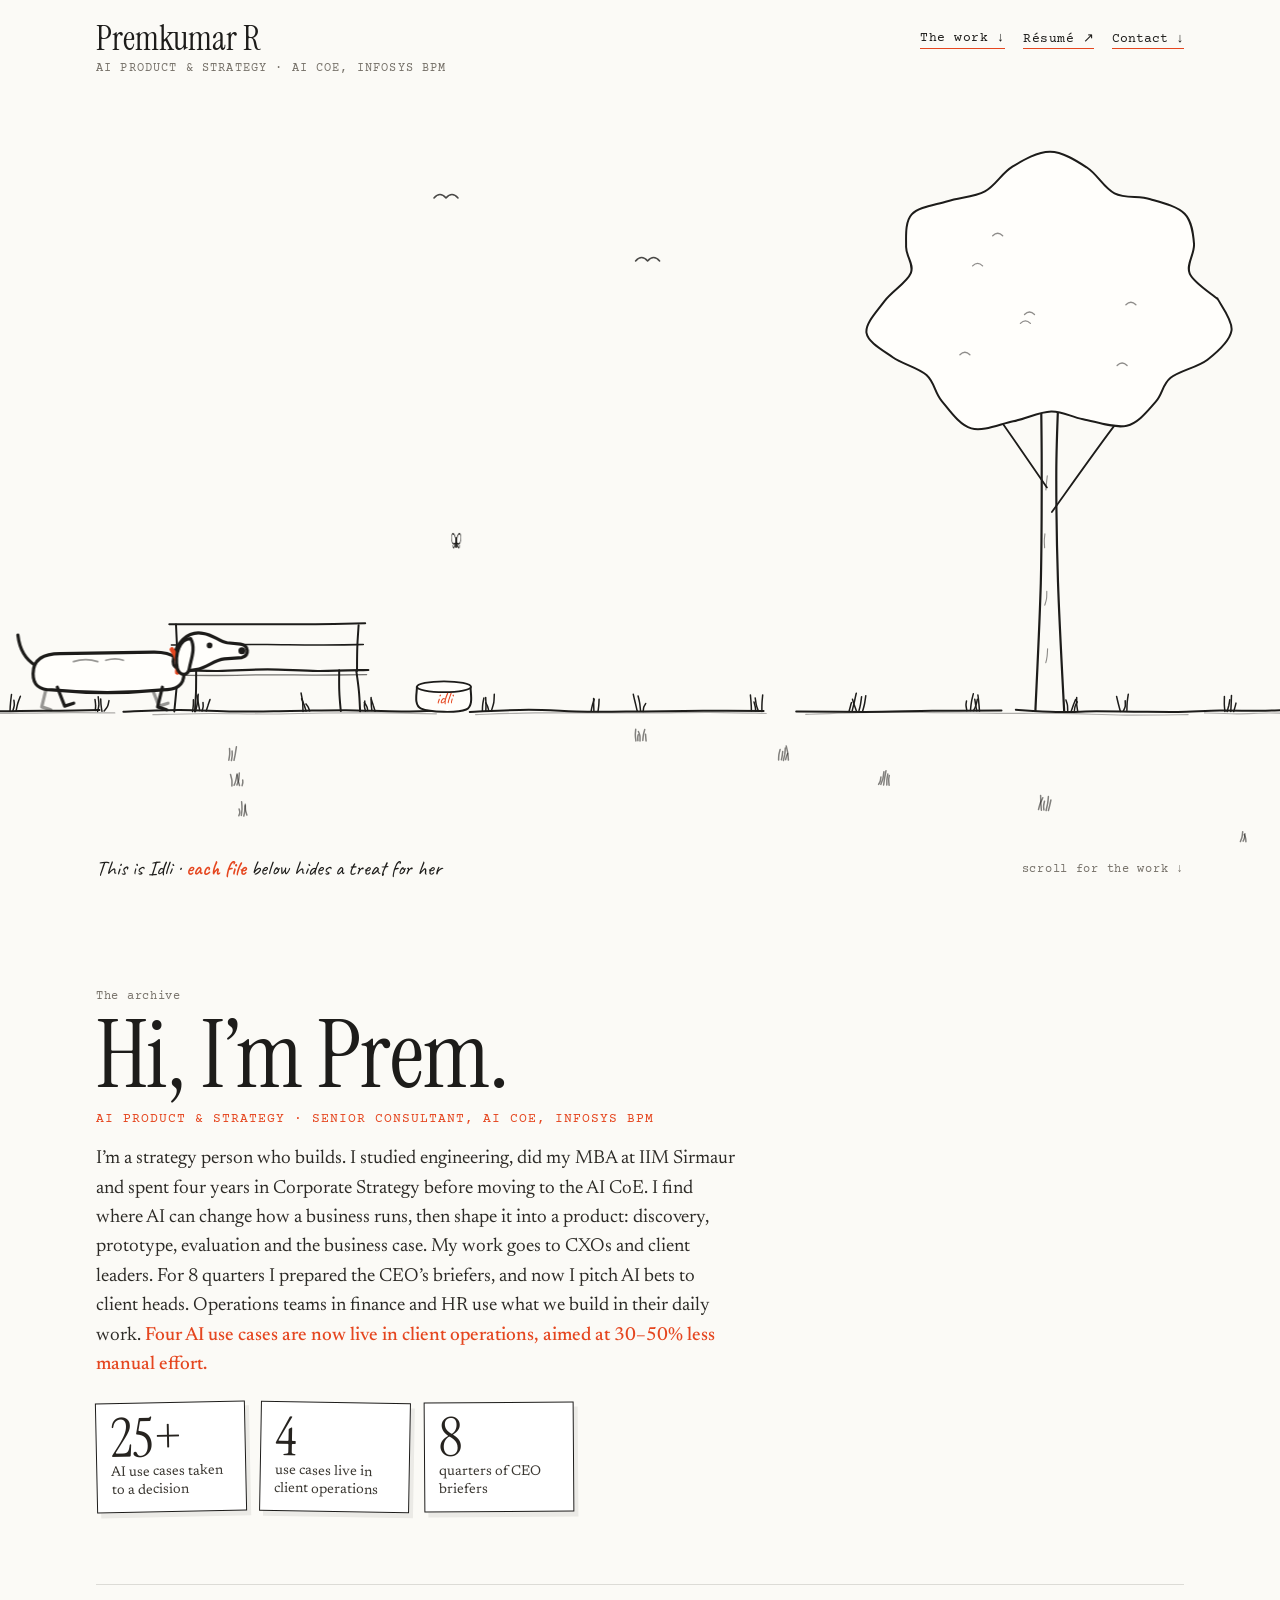
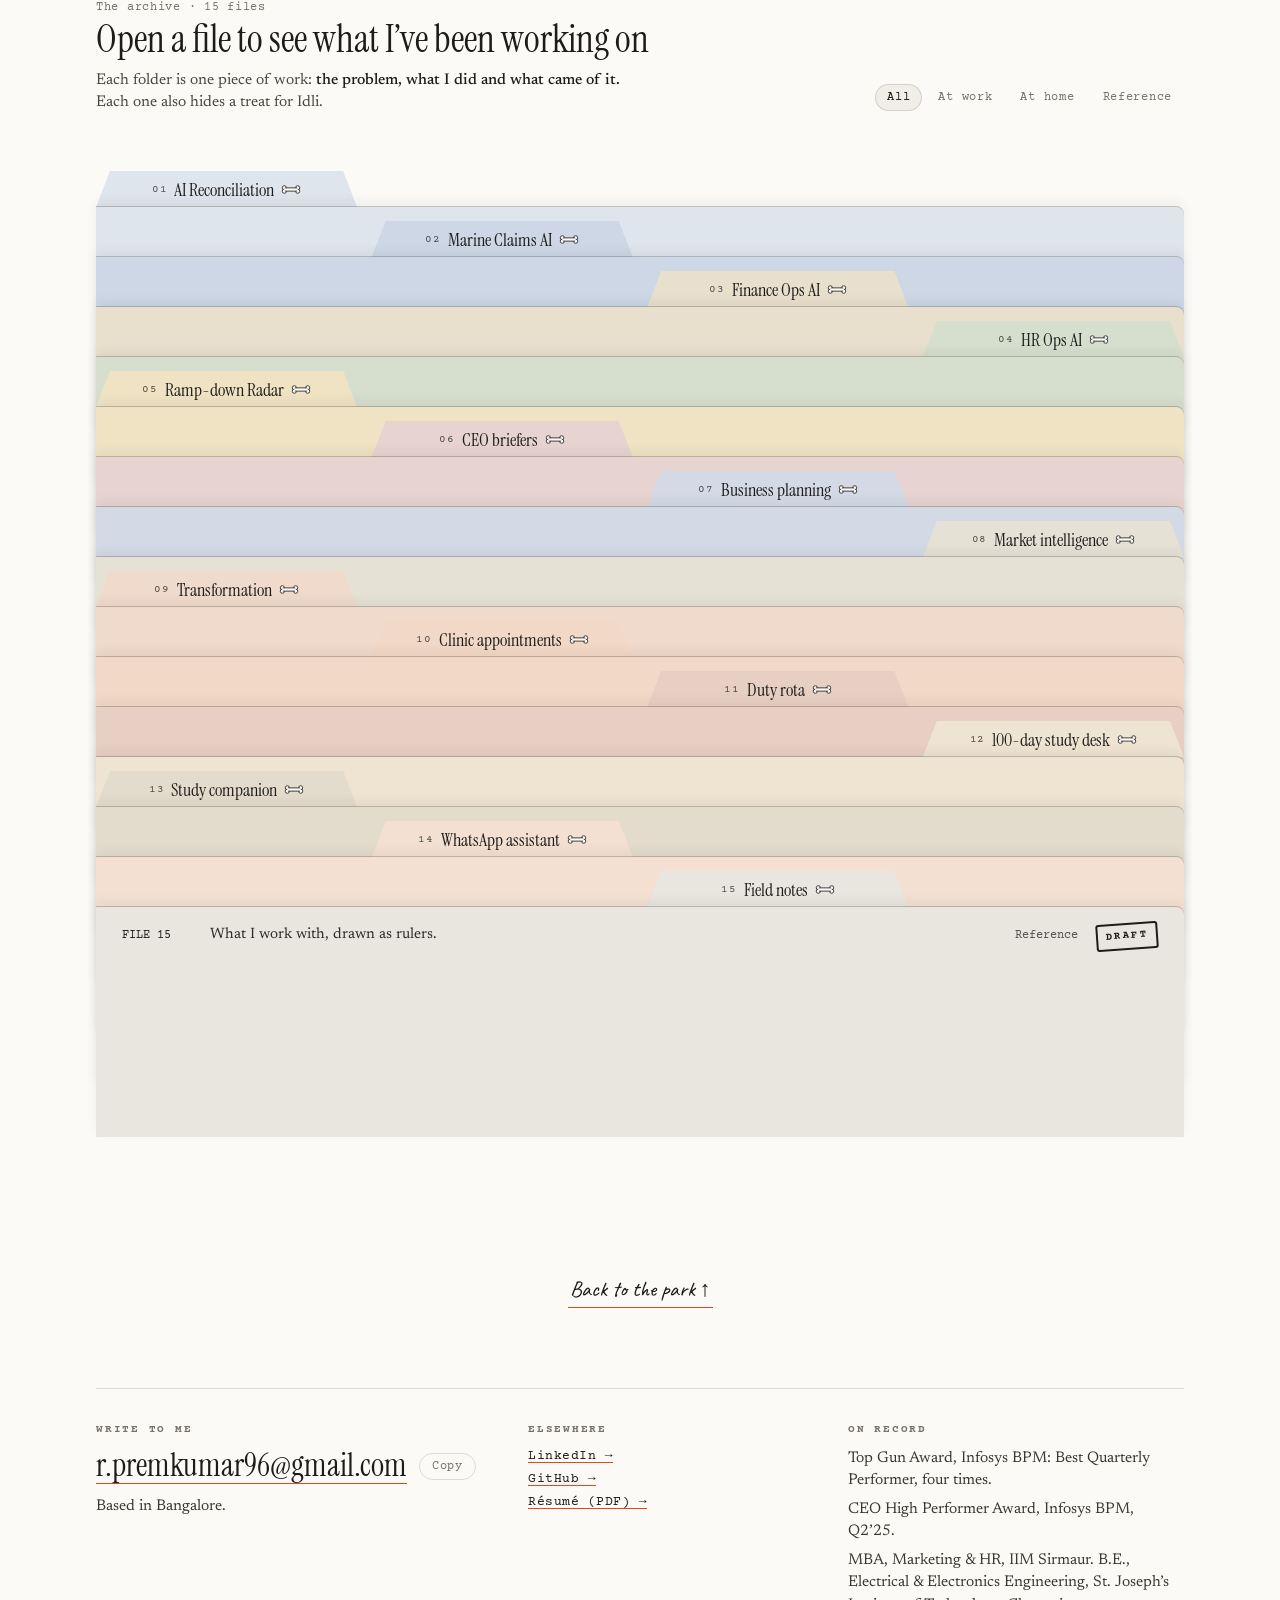
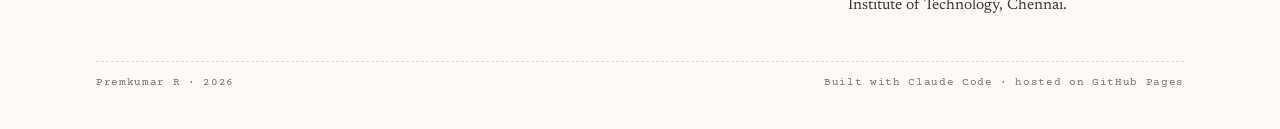
==== commit a3a53d11: "Add résumé PDF and links; rewrite file 04 as AI for HR operations Co-Authored-By: Claude Opus 5.5 <n" ====
--- a/index.html
+++ b/index.html
@@ -301,7 +301,7 @@
   <svg class="scene" id="scene" aria-hidden="true"></svg>
   <div class="bar top">
     <div><p class="pname">Premkumar R</p><p class="prole">AI Product &amp; Strategy · AI CoE, Infosys BPM</p></div>
-    <nav class="plinks" aria-label="Site"><a href="#work" id="skipWork">The work ↓</a><button type="button" id="contactCta">Contact ↓</button></nav>
+    <nav class="plinks" aria-label="Site"><a href="#work" id="skipWork">The work ↓</a><a href="https://rpremkumar56.github.io/portfolio/resume/Premkumar-R-CV.pdf" target="_blank" rel="noopener" id="cvLink">Résumé ↗</a><button type="button" id="contactCta">Contact ↓</button></nav>
   </div>
   <button type="button" class="pdog" id="idli" aria-label="Pet Idli, the dachshund"></button>
   <svg class="bfly" id="bfly" viewBox="-15 -12 30 24" aria-hidden="true"><g id="wings"><path d="M0 0C-4 -10 -14 -11 -13 -3C-12 3 -5 3 0 0ZM0 0C-3 4 -10 9 -9 3" fill="#fffefb" stroke="#1d1c1a" stroke-width="1.5" stroke-linejoin="round"/><path d="M0 0C4 -10 14 -11 13 -3C12 3 5 3 0 0ZM0 0C3 4 10 9 9 3" fill="#fffefb" stroke="#1d1c1a" stroke-width="1.5" stroke-linejoin="round"/></g><path d="M0 -4V5" stroke="#1d1c1a" stroke-width="1.8" stroke-linecap="round"/></svg>
@@ -351,6 +351,7 @@
       <div class="links">
         <a href="https://www.linkedin.com/in/premkumar-r-" target="_blank" rel="noopener">LinkedIn →</a>
         <a href="https://github.com/rpremkumar56" target="_blank" rel="noopener">GitHub →</a>
+        <a href="https://rpremkumar56.github.io/portfolio/resume/Premkumar-R-CV.pdf" target="_blank" rel="noopener">Résumé (PDF) →</a>
       </div>
     </div>
     <div>
@@ -384,9 +385,9 @@
 <noscript>
   <div class="nojs">
     <p>This is Idli’s park. With JavaScript turned on, she walks around here. Prem’s work is below.</p>
-    <h2>At work</h2><p>Senior Consultant, AI CoE at Infosys BPM (Feb 2026 – now). I lead an AI Squad: 9 accounts, 25+ use cases, 20 prototypes. Files: AI Reconciliation (live in 4 use cases), Marine Claims AI, Finance Ops AI-Assist, multilingual AI evaluation in 5 languages, Ramp-down Radar. Corporate Strategy (May 2022 – Jan 2026): CEO briefers for 8 quarters, $1.5B+ business planning, a market intelligence system for 20+ accounts, a $10M+ transformation programme.</p>
+    <h2>At work</h2><p>Senior Consultant, AI CoE at Infosys BPM (Feb 2026 – now). I lead an AI Squad: 9 accounts, 25+ use cases, 20 prototypes. Files: AI Reconciliation (live in 4 use cases), Marine Claims AI, Finance Ops AI-Assist, an AI-led plan to consolidate HR operations from three countries into India, Ramp-down Radar. Corporate Strategy (May 2022 – Jan 2026): CEO briefers for 8 quarters, $1.5B+ business planning, a market intelligence system for 20+ accounts, a $10M+ transformation programme.</p>
     <h2>At home</h2><p>Clinic appointment and rota web apps, two learning apps and a WhatsApp clinic assistant, built with Claude Code and hosted on GitHub.</p>
-    <p>r.premkumar96@gmail.com</p>
+    <p><a href="https://rpremkumar56.github.io/portfolio/resume/Premkumar-R-CV.pdf">Résumé (PDF)</a> · r.premkumar96@gmail.com</p>
   </div>
 </noscript>
 
@@ -422,11 +423,12 @@
   body:["I defined and pitched two AI-assist products: one for invoice processing and one for vendor queries.",
         "They validate documents, classify cases and rank them by SLA. They retrieve answers from the ERP and draft replies in several languages."],
   facts:[["~41%","projected time saving"],["~20","FTE of effort"]], also:["2 products: invoices and vendor queries"]},
- {col:"work", title:"Testing AI in five languages", tab:"AI Evaluation", one:"An evaluation design for a live HR AI solution across five European languages.", when:"AI CoE · 2026", status:["Live","live"], c:"#d6dfcd", fg:"#1d1c1a", pic:"langs", cap:"same question, five languages",
-  margin:[["Role","Designed the evaluation"],["Channels","Email, documents, tickets, calls"]],
-  body:["A live HR AI solution handled emails, documents, tickets and live calls in five European languages. I designed how we evaluate it.",
-        "I built risk-based test sets and graded each error by severity. I added human-validation controls and rollout gates. Each gate links to a real operational decision: go, hold or roll back."],
-  facts:[["5","European languages"],["4","channels: email, documents, tickets, calls"]], note:"a metric is only useful if it changes a decision"},
+ {col:"work", title:"AI for HR operations", tab:"HR Ops AI", one:"Two AI solutions for HR operations, and a pilot plan to move the work from three countries to India.", when:"AI CoE · 2026", status:["Proposed","wait"], c:"#d6dfcd", fg:"#1d1c1a", pic:"langs", cap:"voice and non-voice, one pilot plan",
+  margin:[["Role","Discovery, solution design, pilot plan"],["Process","HR operations: voice and non-voice"],["With","Client and internal stakeholders"]],
+  body:["I studied how the client’s HR operations team works across voice and non-voice activities. Then I proposed two AI solutions: one for voice work, such as calls, and one for non-voice work, such as emails and tickets.",
+        "I designed the pilot. It sets out how the work moves from onsite teams to India, which process goes first and how we judge the pilot’s performance before the work scales.",
+        "I ran workshops with the client, with a demo of both solutions, and answered the questions of the client and our internal stakeholders."],
+  facts:[["~40%","projected cut in operations cost"],["3","countries’ work consolidated into India"]], also:["2 solutions: voice and non-voice"], note:"agree how to judge a pilot before it starts"},
  {col:"work", title:"Ramp-down Radar", tab:"Ramp-down Radar", one:"An AI prototype that flags client accounts at risk of ramping down.", when:"AI CoE · 2026", status:["Pending sponsor","wait"], c:"#efe3c4", fg:"#1d1c1a", pic:"radar", cap:"signals before the numbers move",
   margin:[["Role","Built the prototype"],["Data","Synthetic only, by design"],["Next","Real-data pilot"]],
   body:["Some client accounts ramp down even when delivery looks smooth. Leadership wanted to see this earlier.",
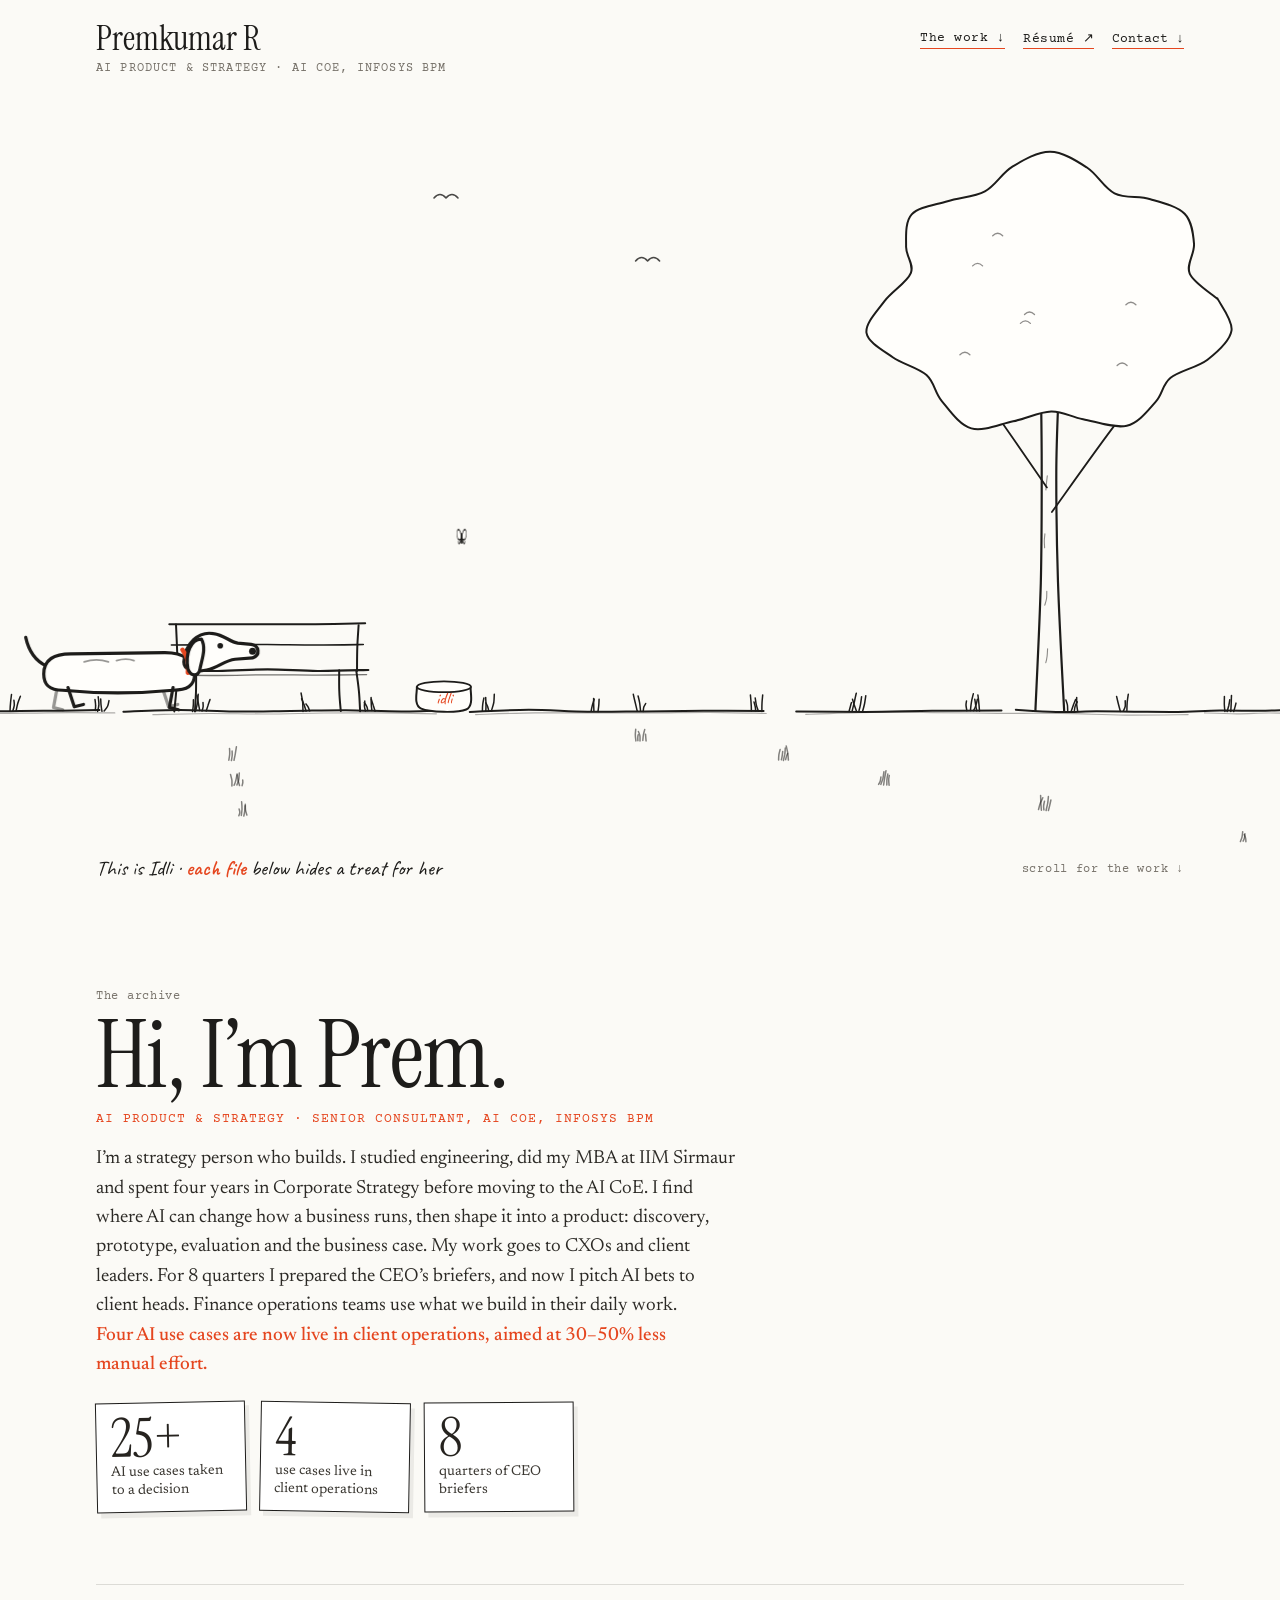
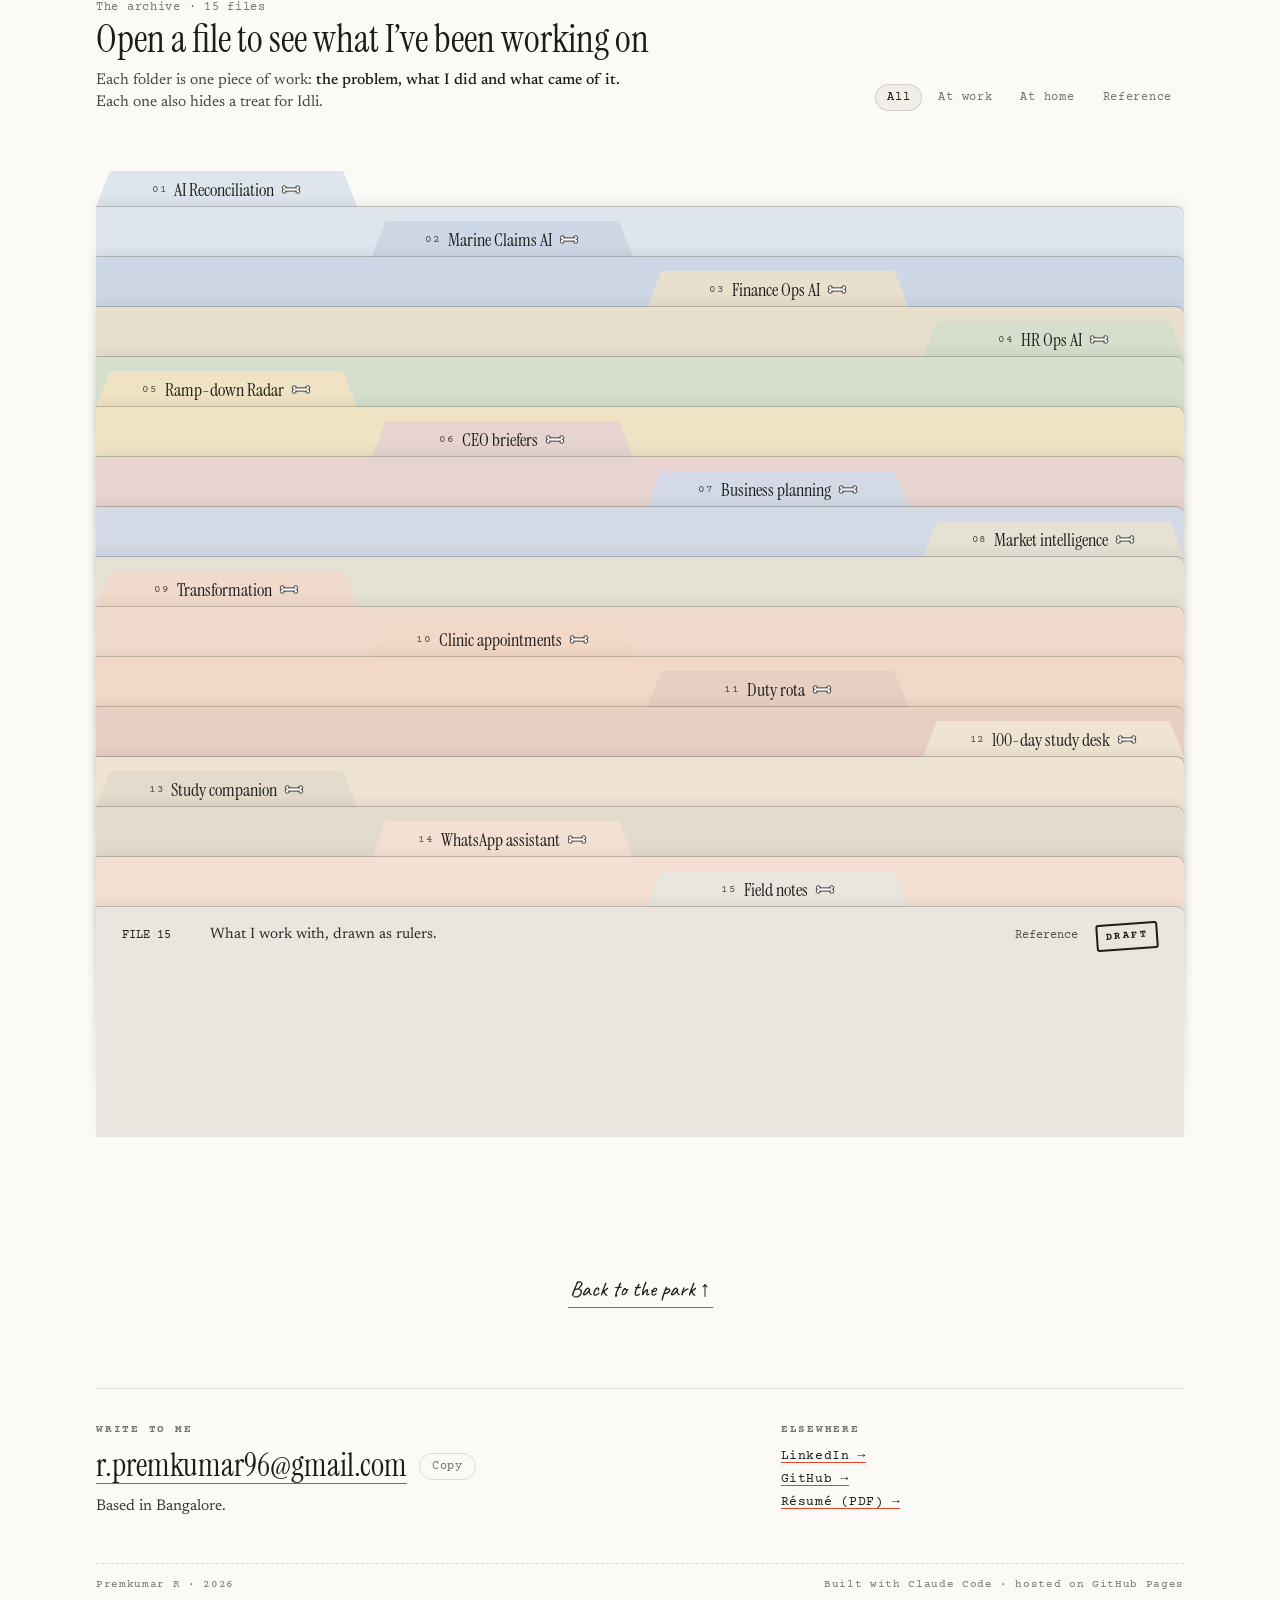
==== commit 4756bedd: "Corrected CV (HR Operations AI bullet), file 04 proposed, bio finance only, footer without 'On recor" ====
--- a/index.html
+++ b/index.html
@@ -87,7 +87,7 @@
 .meta .open{font-family:var(--hand);font-size:19px;white-space:nowrap}
 .folder .stamp{color:var(--fg);border-color:currentColor}
 .drawer.filtered .folder.out{opacity:0;pointer-events:none}
-.site-foot{margin-top:80px;border-top:1px solid var(--line);padding-top:34px;display:grid;grid-template-columns:minmax(0,1.4fr) minmax(0,1fr) minmax(0,1.2fr);gap:28px 40px}
+.site-foot{margin-top:80px;border-top:1px solid var(--line);padding-top:34px;display:grid;grid-template-columns:minmax(0,1.6fr) minmax(0,1fr);gap:28px 40px}
 .site-foot h2{font-family:var(--type);font-weight:700;font-size:11px;letter-spacing:.16em;text-transform:uppercase;color:var(--muted);margin:0 0 12px}
 .site-foot p{margin:0 0 6px;font-size:15.5px;line-height:1.45;color:#3a3731}
 .site-foot a{color:var(--ink-on-dark);text-decoration-color:var(--receipt);text-underline-offset:3px}
@@ -322,7 +322,7 @@
       <p class="crumb">The archive</p>
       <h2 class="hey">Hi, I’m Prem.</h2>
       <p class="role">AI Product &amp; Strategy · Senior Consultant, AI CoE, Infosys BPM</p>
-      <p class="bio">I’m a strategy person who builds. I studied engineering, did my MBA at IIM Sirmaur and spent four years in Corporate Strategy before moving to the AI CoE. I find where AI can change how a business runs, then shape it into a product: discovery, prototype, evaluation and the business case. My work goes to CXOs and client leaders. For 8 quarters I prepared the CEO’s briefers, and now I pitch AI bets to client heads. Operations teams in finance and HR use what we build in their daily work. <b>Four AI use cases are now live in client operations, aimed at 30–50% less manual effort.</b></p>
+      <p class="bio">I’m a strategy person who builds. I studied engineering, did my MBA at IIM Sirmaur and spent four years in Corporate Strategy before moving to the AI CoE. I find where AI can change how a business runs, then shape it into a product: discovery, prototype, evaluation and the business case. My work goes to CXOs and client leaders. For 8 quarters I prepared the CEO’s briefers, and now I pitch AI bets to client heads. Finance operations teams use what we build in their daily work. <b>Four AI use cases are now live in client operations, aimed at 30–50% less manual effort.</b></p>
       <div class="proof" aria-label="In numbers">
         <div class="pf"><span class="pf-num">25+</span><span class="pf-lbl">AI use cases taken to a decision</span></div>
         <div class="pf"><span class="pf-num">4</span><span class="pf-lbl">use cases live in client operations</span></div>
@@ -353,12 +353,6 @@
         <a href="https://github.com/rpremkumar56" target="_blank" rel="noopener">GitHub →</a>
         <a href="https://rpremkumar56.github.io/portfolio/resume/Premkumar-R-CV.pdf" target="_blank" rel="noopener">Résumé (PDF) →</a>
       </div>
-    </div>
-    <div>
-      <h2>On record</h2>
-      <p>Top Gun Award, Infosys BPM: Best Quarterly Performer, four times.</p>
-      <p>CEO High Performer Award, Infosys BPM, Q2’25.</p>
-      <p>MBA, Marketing &amp; HR, IIM Sirmaur. B.E., Electrical &amp; Electronics Engineering, St. Joseph’s Institute of Technology, Chennai.</p>
     </div>
     <div class="foot-line"><span>Premkumar R · 2026</span><span>Built with Claude Code · hosted on GitHub Pages</span></div>
   </footer>
@@ -655,7 +649,7 @@
   for(let k=0;k<2;k++){ const x=W*(.3+k*.18)+rr()*60, y=H*(.22+k*.07); g+=`<path d="M${x.toFixed(1)} ${y.toFixed(1)}q6 -7 12 0q6 -7 12 0" ${S(1.6,.8)}/>`; }
   scene.setAttribute("viewBox",`0 0 ${W} ${H}`); scene.innerHTML=g;
   dsvg.setAttribute("width",190*K); dsvg.setAttribute("height",84*K);
-  D.minX=82*K+10; D.maxX=W-108*K-10;   // her drawing spans 82 units behind and 108 ahead of her feet D.x=Math.max(D.minX,Math.min(D.maxX,D.x||W*.42)); D.tx=Math.max(D.minX,Math.min(D.maxX,D.tx||D.x));
+  D.minX=108*K+10; D.maxX=W-108*K-10;   // her head reaches 108 units ahead of her feet, in either direction D.x=Math.max(D.minX,Math.min(D.maxX,D.x||W*.42)); D.tx=Math.max(D.minX,Math.min(D.maxX,D.tx||D.x));
   drawBowl(); place(performance.now());
 }
 function drawBowl(){ const b=scene.querySelector("#bowlTreats"); if(!b) return; const n=Math.min(3,pending());
